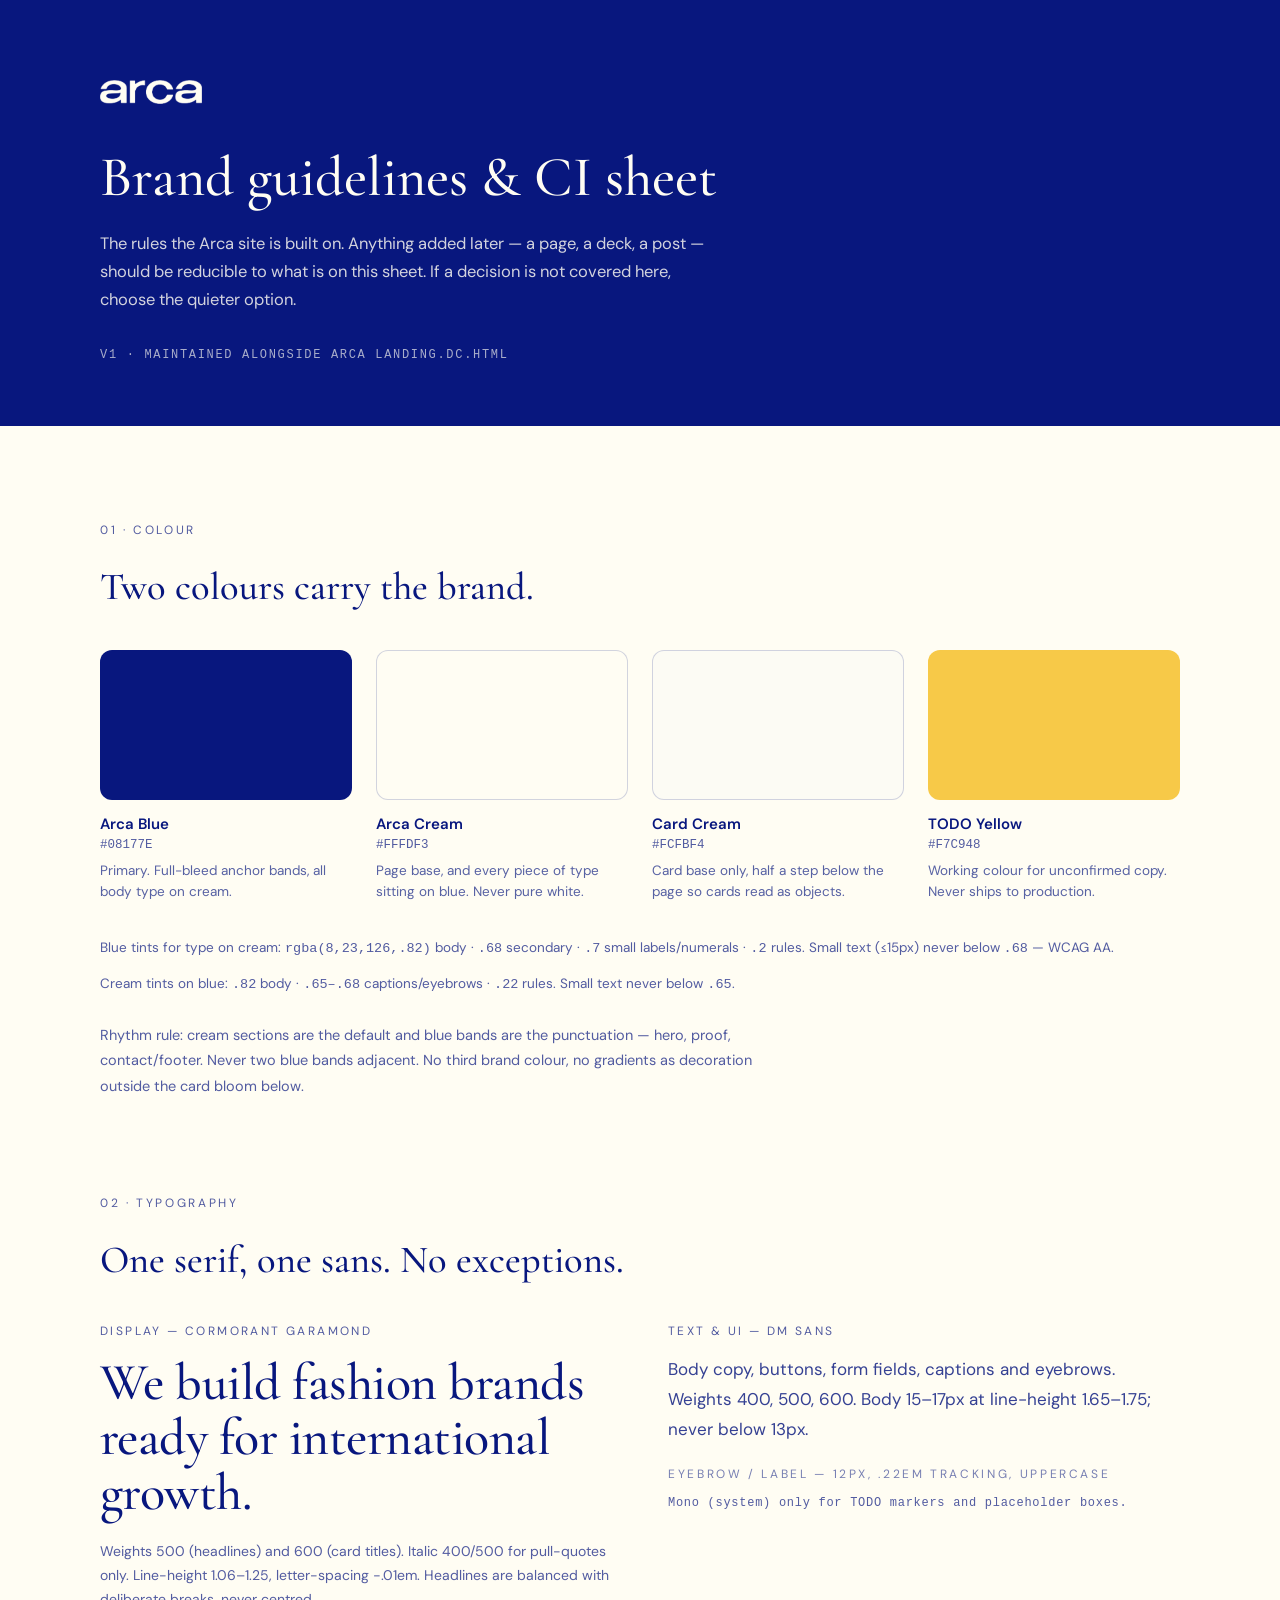
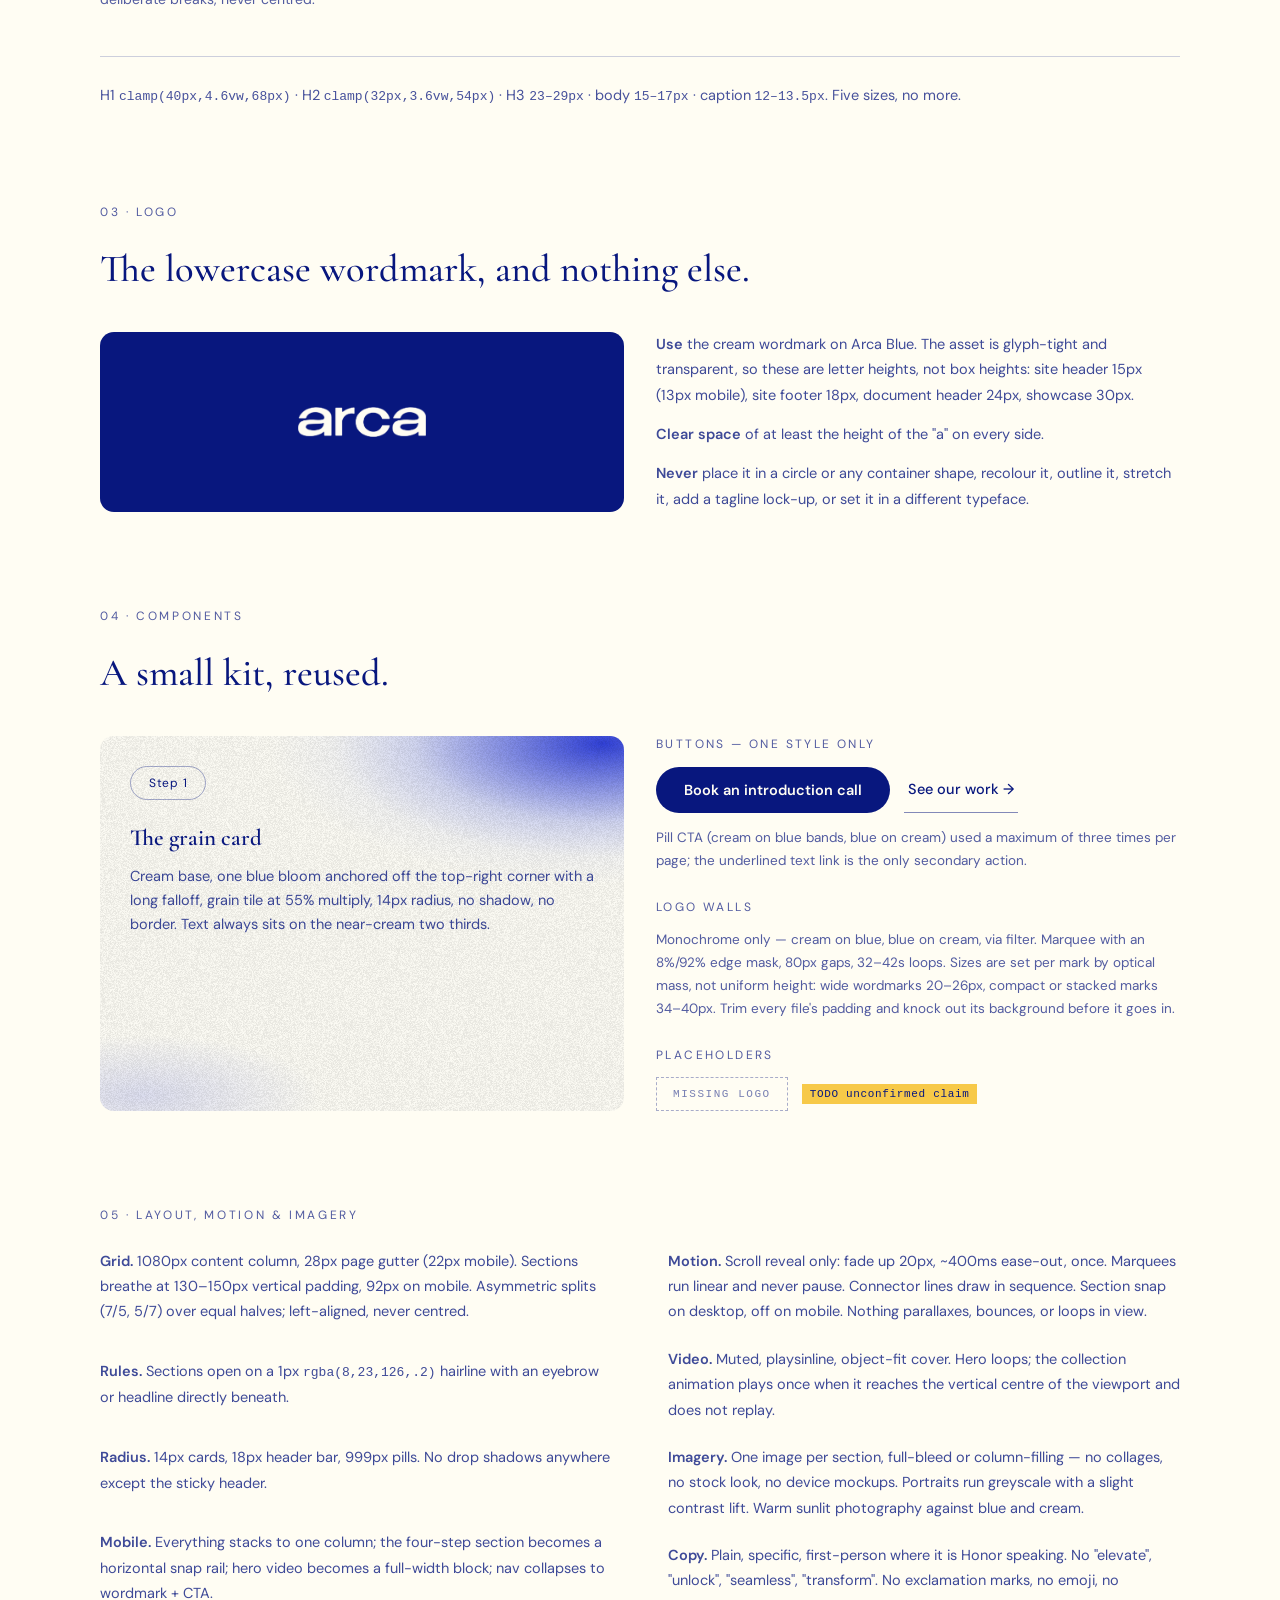
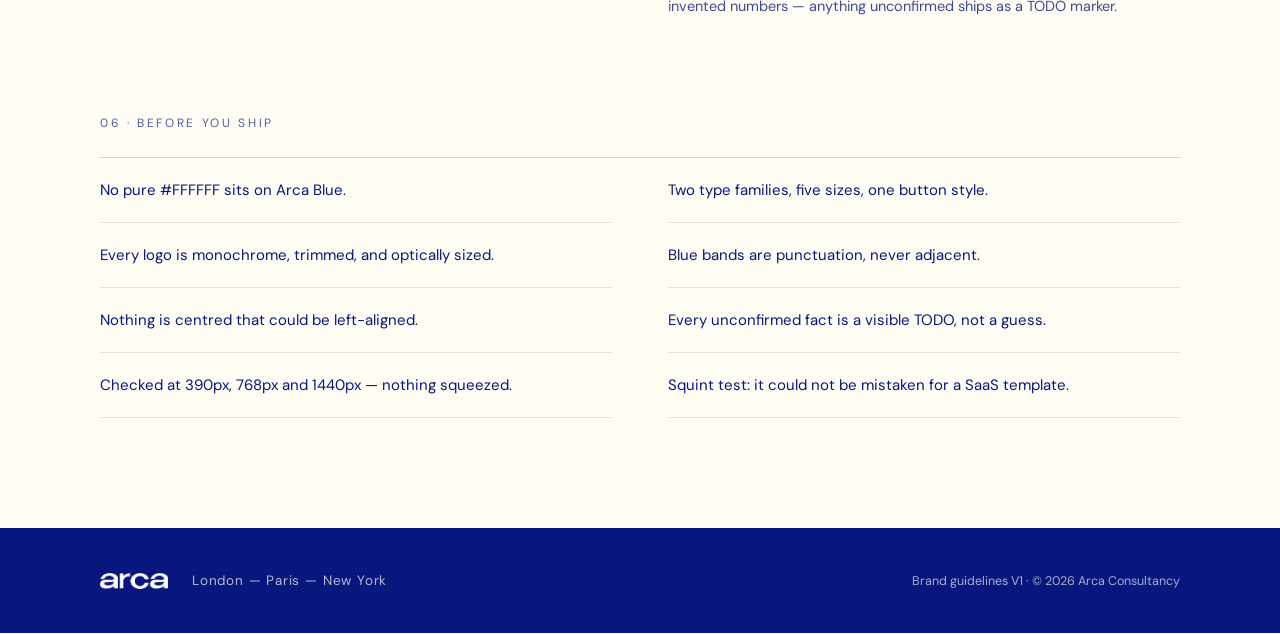
==== brand/index.html @ 459f5f98 "feat: smooth JS snap-assist scrolling, Safari hardening, contrast fixes - Scroll: CSS mandatory snap" ====
<!DOCTYPE html>
<html lang="en">
<head>
<meta charset="utf-8">
<meta name="viewport" content="width=device-width, initial-scale=1">
<title>Arca Consultancy — Brand Guidelines &amp; CI Sheet</title>
<meta name="robots" content="noindex">
<link rel="icon" type="image/png" sizes="32x32" href="/favicon/favicon-32.png">
<link rel="icon" type="image/png" sizes="16x16" href="/favicon/favicon-16.png">
<link rel="apple-touch-icon" sizes="180x180" href="/favicon/favicon-180.png">
<meta name="theme-color" content="#08177E">
<link rel="preconnect" href="https://fonts.googleapis.com">
<link rel="preconnect" href="https://fonts.gstatic.com" crossorigin>
<link href="https://fonts.googleapis.com/css2?family=Cormorant+Garamond:ital,wght@0,400;0,500;0,600;1,400;1,500&family=DM+Sans:opsz,wght@9..40,400;9..40,500;9..40,600&display=swap" rel="stylesheet">
<link rel="stylesheet" href="../css/brand.css">
</head>
<body>

<header class="bg-header">
  <div class="container">
    <img src="../assets/logos/arca-wordmark-cream.png" alt="arca">
    <h1>Brand guidelines &amp; CI sheet</h1>
    <p class="lede">The rules the Arca site is built on. Anything added later — a page, a deck, a post — should be reducible to what is on this sheet. If a decision is not covered here, choose the quieter option.</p>
    <p class="version">V1 · MAINTAINED ALONGSIDE ARCA LANDING.DC.HTML</p>
  </div>
</header>

<section class="sheet-section">
  <div class="container">
    <p class="eyebrow">01 · Colour</p>
    <h2>Two colours carry the brand.</h2>
    <div class="swatch-grid">
      <div>
        <div class="swatch blue"></div>
        <p class="swatch-name">Arca Blue</p>
        <p class="swatch-hex">#08177E</p>
        <p class="swatch-use">Primary. Full-bleed anchor bands, all body type on cream.</p>
      </div>
      <div>
        <div class="swatch cream"></div>
        <p class="swatch-name">Arca Cream</p>
        <p class="swatch-hex">#FFFDF3</p>
        <p class="swatch-use">Page base, and every piece of type sitting on blue. Never pure white.</p>
      </div>
      <div>
        <div class="swatch card-cream"></div>
        <p class="swatch-name">Card Cream</p>
        <p class="swatch-hex">#FCFBF4</p>
        <p class="swatch-use">Card base only, half a step below the page so cards read as objects.</p>
      </div>
      <div>
        <div class="swatch todo"></div>
        <p class="swatch-name">TODO Yellow</p>
        <p class="swatch-hex">#F7C948</p>
        <p class="swatch-use">Working colour for unconfirmed copy. Never ships to production.</p>
      </div>
    </div>
    <div class="tints">
      <p>Blue tints for type on cream: <span class="mono">rgba(8,23,126,.82)</span> body · <span class="mono">.68</span> secondary · <span class="mono">.7</span> small labels/numerals · <span class="mono">.2</span> rules. Small text (≤15px) never below <span class="mono">.68</span> — WCAG AA.</p>
      <p>Cream tints on blue: <span class="mono">.82</span> body · <span class="mono">.65–.68</span> captions/eyebrows · <span class="mono">.22</span> rules. Small text never below <span class="mono">.65</span>.</p>
    </div>
    <p class="rhythm-note">Rhythm rule: cream sections are the default and blue bands are the punctuation — hero, proof, contact/footer. Never two blue bands adjacent. No third brand colour, no gradients as decoration outside the card bloom below.</p>
  </div>
</section>

<section class="sheet-section">
  <div class="container">
    <p class="eyebrow">02 · Typography</p>
    <h2>One serif, one sans. No exceptions.</h2>
    <div class="two-col">
      <div>
        <p class="type-label">Display — Cormorant Garamond</p>
        <p class="type-display">We build fashion brands ready for international growth.</p>
        <p class="type-note">Weights 500 (headlines) and 600 (card titles). Italic 400/500 for pull-quotes only. Line-height 1.06–1.25, letter-spacing −.01em. Headlines are balanced with deliberate breaks, never centred.</p>
      </div>
      <div>
        <p class="type-label">Text &amp; UI — DM Sans</p>
        <p class="type-body">Body copy, buttons, form fields, captions and eyebrows. Weights 400, 500, 600. Body 15–17px at line-height 1.65–1.75; never below 13px.</p>
        <p class="type-eyebrow-demo">Eyebrow / label — 12px, .22em tracking, uppercase</p>
        <p class="type-mono-demo">Mono (system) only for TODO markers and placeholder boxes.</p>
      </div>
    </div>
    <div class="type-scale">
      <p>H1 <span class="mono">clamp(40px,4.6vw,68px)</span> · H2 <span class="mono">clamp(32px,3.6vw,54px)</span> · H3 <span class="mono">23–29px</span> · body <span class="mono">15–17px</span> · caption <span class="mono">12–13.5px</span>. Five sizes, no more.</p>
    </div>
  </div>
</section>

<section class="sheet-section">
  <div class="container">
    <p class="eyebrow">03 · Logo</p>
    <h2>The lowercase wordmark, and nothing else.</h2>
    <div class="logo-grid">
      <div class="logo-stage">
        <img src="../assets/logos/arca-wordmark-cream.png" alt="arca wordmark on blue">
      </div>
      <div class="logo-rules">
        <p><strong>Use</strong> the cream wordmark on Arca Blue. The asset is glyph-tight and transparent, so these are letter heights, not box heights: site header 15px (13px mobile), site footer 18px, document header 24px, showcase 30px.</p>
        <p><strong>Clear space</strong> of at least the height of the "a" on every side.</p>
        <p><strong>Never</strong> place it in a circle or any container shape, recolour it, outline it, stretch it, add a tagline lock-up, or set it in a different typeface.</p>
      </div>
    </div>
  </div>
</section>

<section class="sheet-section">
  <div class="container">
    <p class="eyebrow">04 · Components</p>
    <h2>A small kit, reused.</h2>
    <div class="kit-grid">
      <div class="grain-card">
        <div class="grain-overlay" aria-hidden="true"></div>
        <div class="inner">
          <span class="step-pill">Step 1</span>
          <h3>The grain card</h3>
          <p>Cream base, one blue bloom anchored off the top-right corner with a long falloff, grain tile at 55% multiply, 14px radius, no shadow, no border. Text always sits on the near-cream two thirds.</p>
        </div>
      </div>
      <div class="kit-right">
        <div>
          <p class="kit-label">Buttons — one style only</p>
          <div class="kit-row">
            <span class="demo-pill">Book an introduction call</span>
            <span class="demo-link">See our work →</span>
          </div>
          <p class="kit-note">Pill CTA (cream on blue bands, blue on cream) used a maximum of three times per page; the underlined text link is the only secondary action.</p>
        </div>
        <div>
          <p class="kit-label">Logo walls</p>
          <p class="kit-body">Monochrome only — cream on blue, blue on cream, via filter. Marquee with an 8%/92% edge mask, 80px gaps, 32–42s loops. Sizes are set per mark by optical mass, not uniform height: wide wordmarks 20–26px, compact or stacked marks 34–40px. Trim every file's padding and knock out its background before it goes in.</p>
        </div>
        <div>
          <p class="kit-label">Placeholders</p>
          <div class="kit-row">
            <span class="demo-missing">MISSING LOGO</span>
            <span class="demo-todo">TODO unconfirmed claim</span>
          </div>
        </div>
      </div>
    </div>
  </div>
</section>

<section class="sheet-section">
  <div class="container">
    <p class="eyebrow">05 · Layout, motion &amp; imagery</p>
    <div class="rules-grid">
      <div class="rules-col">
        <p><strong>Grid.</strong> 1080px content column, 28px page gutter (22px mobile). Sections breathe at 130–150px vertical padding, 92px on mobile. Asymmetric splits (7/5, 5/7) over equal halves; left-aligned, never centred.</p>
        <p><strong>Rules.</strong> Sections open on a 1px <span class="mono">rgba(8,23,126,.2)</span> hairline with an eyebrow or headline directly beneath.</p>
        <p><strong>Radius.</strong> 14px cards, 18px header bar, 999px pills. No drop shadows anywhere except the sticky header.</p>
        <p><strong>Mobile.</strong> Everything stacks to one column; the four-step section becomes a horizontal snap rail; hero video becomes a full-width block; nav collapses to wordmark + CTA.</p>
      </div>
      <div class="rules-col">
        <p><strong>Motion.</strong> Scroll reveal only: fade up 20px, ~400ms ease-out, once. Marquees run linear and never pause. Connector lines draw in sequence. Section snap on desktop, off on mobile. Nothing parallaxes, bounces, or loops in view.</p>
        <p><strong>Video.</strong> Muted, playsinline, object-fit cover. Hero loops; the collection animation plays once when it reaches the vertical centre of the viewport and does not replay.</p>
        <p><strong>Imagery.</strong> One image per section, full-bleed or column-filling — no collages, no stock look, no device mockups. Portraits run greyscale with a slight contrast lift. Warm sunlit photography against blue and cream.</p>
        <p><strong>Copy.</strong> Plain, specific, first-person where it is Honor speaking. No "elevate", "unlock", "seamless", "transform". No exclamation marks, no emoji, no invented numbers — anything unconfirmed ships as a TODO marker.</p>
      </div>
    </div>
  </div>
</section>

<section class="sheet-section last">
  <div class="container">
    <p class="eyebrow">06 · Before you ship</p>
    <div class="check-grid">
      <p>No pure #FFFFFF sits on Arca Blue.</p>
      <p>Two type families, five sizes, one button style.</p>
      <p>Every logo is monochrome, trimmed, and optically sized.</p>
      <p>Blue bands are punctuation, never adjacent.</p>
      <p>Nothing is centred that could be left-aligned.</p>
      <p>Every unconfirmed fact is a visible TODO, not a guess.</p>
      <p>Checked at 390px, 768px and 1440px — nothing squeezed.</p>
      <p>Squint test: it could not be mistaken for a SaaS template.</p>
    </div>
  </div>
</section>

<footer class="bg-footer">
  <div class="inner">
    <img src="../assets/logos/arca-wordmark-cream.png" alt="arca">
    <p class="cities">London — Paris — New York</p>
    <p class="version">Brand guidelines V1 · © 2026 Arca Consultancy</p>
  </div>
</footer>

</body>
</html>
---- css/brand.css ----
/* ARCA — Brand guidelines & CI sheet (implementation of Arca Brand Guidelines.dc.html) */

* { box-sizing: border-box; }
body {
  margin: 0; background: #FFFDF3; color: #08177E;
  font-family: 'DM Sans', -apple-system, sans-serif;
  -webkit-font-smoothing: antialiased;
}
a { color: #08177E; text-decoration: none; }
a:hover { opacity: .72; }
img { max-width: 100%; }
h1, h2, h3, p { margin: 0; }

.container { max-width: 1080px; margin: 0 auto; }
.mono { font-family: ui-monospace, Menlo, monospace; }

.bg-header { background: #08177E; color: #FFFDF3; padding: 80px 44px 64px; }
.bg-header img { height: 24px; display: block; }
.bg-header h1 {
  margin-top: 44px; font-family: 'Cormorant Garamond', serif; font-weight: 500;
  font-size: clamp(38px, 4.4vw, 62px); line-height: 1.06; color: #FFFDF3;
}
.bg-header .lede { margin-top: 22px; max-width: 56ch; font-size: 16.5px; line-height: 1.7; color: rgba(255,253,243,.82); }
.bg-header .version { margin-top: 34px; font-family: ui-monospace, Menlo, monospace; font-size: 12px; letter-spacing: .14em; color: rgba(255,253,243,.65); }

.sheet-section { padding: 96px 44px 0; }
.sheet-section.last { padding-bottom: 110px; }
.eyebrow { margin-bottom: 26px; font-size: 12px; letter-spacing: .22em; text-transform: uppercase; color: rgba(8,23,126,.7); }
.sheet-section h2 {
  margin-bottom: 40px; font-family: 'Cormorant Garamond', serif; font-weight: 500;
  font-size: clamp(30px, 3vw, 44px);
}

/* 01 · colour */
.swatch-grid { display: grid; grid-template-columns: repeat(4, 1fr); gap: 24px; }
.swatch { height: 150px; border-radius: 12px; }
.swatch.blue { background: #08177E; }
.swatch.cream { background: #FFFDF3; border: 1px solid rgba(8,23,126,.18); }
.swatch.card-cream { background: #FCFBF4; border: 1px solid rgba(8,23,126,.18); }
.swatch.todo { background: #F7C948; }
.swatch-name { margin: 14px 0 4px; font-size: 15px; font-weight: 600; }
.swatch-hex { font-family: ui-monospace, Menlo, monospace; font-size: 12.5px; color: rgba(8,23,126,.7); }
.swatch-use { margin-top: 8px; font-size: 13.5px; line-height: 1.6; color: rgba(8,23,126,.68); }
.tints { margin-top: 34px; display: flex; flex-wrap: wrap; gap: 12px 40px; font-size: 13.5px; line-height: 1.7; color: rgba(8,23,126,.7); }
.rhythm-note { margin-top: 26px; max-width: 70ch; font-size: 14.5px; line-height: 1.75; color: rgba(8,23,126,.7); }

/* 02 · typography */
.two-col { display: grid; grid-template-columns: 1fr 1fr; gap: 56px; }
.type-label { margin-bottom: 16px; font-size: 12px; letter-spacing: .2em; text-transform: uppercase; color: rgba(8,23,126,.7); }
.type-display {
  font-family: 'Cormorant Garamond', serif; font-weight: 500;
  font-size: 52px; line-height: 1.06; letter-spacing: -.01em;
}
.type-note { margin-top: 20px; font-size: 14px; line-height: 1.7; color: rgba(8,23,126,.7); }
.type-body { font-size: 17px; line-height: 1.75; color: rgba(8,23,126,.82); }
.type-eyebrow-demo { margin-top: 22px; font-size: 12px; letter-spacing: .22em; text-transform: uppercase; color: rgba(8,23,126,.55); }
.type-mono-demo { margin-top: 14px; font-family: ui-monospace, Menlo, monospace; font-size: 12px; letter-spacing: .06em; color: rgba(8,23,126,.7); }
.type-scale { margin-top: 44px; border-top: 1px solid rgba(8,23,126,.2); padding-top: 26px; font-size: 14.5px; line-height: 1.7; color: rgba(8,23,126,.75); }
.type-scale .mono { font-size: 13px; }

/* 03 · logo */
.logo-grid { display: grid; grid-template-columns: 1fr 1fr; gap: 32px; }
.logo-stage { background: #08177E; border-radius: 14px; padding: 56px; display: flex; align-items: center; justify-content: center; }
.logo-stage img { height: 30px; }
.logo-rules { display: grid; gap: 14px; align-content: center; font-size: 14.5px; line-height: 1.75; color: rgba(8,23,126,.78); }
.logo-rules strong { font-weight: 600; }

/* 04 · components */
.kit-grid { display: grid; grid-template-columns: 1fr 1fr; gap: 32px; }
.grain-card {
  position: relative; overflow: hidden; border-radius: 14px; padding: 30px 30px 34px;
  background:
    radial-gradient(78% 46% at 96% 2%, rgba(31,49,214,.92) 0%, rgba(43,62,220,.6) 22%, rgba(90,110,235,.26) 46%, rgba(160,175,245,.08) 66%, rgba(255,253,243,0) 82%),
    radial-gradient(46% 22% at 8% 96%, rgba(31,49,214,.14) 0%, rgba(255,253,243,0) 74%),
    #FCFBF4;
}
.grain-overlay {
  position: absolute; inset: 0; opacity: .55; mix-blend-mode: multiply;
  background-image: url('../assets/images/grain.png');
  background-size: 200px 200px; background-repeat: repeat; pointer-events: none;
}
.grain-card .inner { position: relative; }
.step-pill { display: inline-block; border: 1px solid rgba(8,23,126,.35); border-radius: 999px; padding: 8px 18px; font-size: 12px; letter-spacing: .06em; }
.grain-card h3 { margin-top: 24px; font-family: 'Cormorant Garamond', serif; font-weight: 600; font-size: 23px; line-height: 1.25; }
.grain-card .inner p { margin-top: 12px; font-size: 14.5px; line-height: 1.65; color: rgba(8,23,126,.78); }
.kit-right { display: grid; gap: 26px; align-content: start; }
.kit-label { margin-bottom: 14px; font-size: 12px; letter-spacing: .2em; text-transform: uppercase; color: rgba(8,23,126,.7); }
.kit-row { display: flex; flex-wrap: wrap; gap: 14px; align-items: center; }
.demo-pill { background: #08177E; color: #FFFDF3; padding: 14px 28px; border-radius: 999px; font-size: 14.5px; font-weight: 600; }
.demo-link { font-size: 14.5px; font-weight: 500; padding: 14px 4px; border-bottom: 1px solid rgba(8,23,126,.5); }
.kit-note { margin-top: 14px; font-size: 13.5px; line-height: 1.7; color: rgba(8,23,126,.7); }
.kit-body { font-size: 13.5px; line-height: 1.7; color: rgba(8,23,126,.7); }
.demo-missing {
  display: inline-flex; align-items: center; justify-content: center; height: 34px; padding: 0 16px;
  border: 1px dashed rgba(8,23,126,.35); font-family: ui-monospace, Menlo, monospace;
  font-size: 11px; letter-spacing: .14em; color: rgba(8,23,126,.55);
}
.demo-todo {
  font-family: ui-monospace, Menlo, monospace; font-size: 11px; letter-spacing: .06em;
  color: #08177E; background: #F7C948; padding: 4px 8px;
}

/* 05 · layout, motion & imagery */
.rules-grid { display: grid; grid-template-columns: 1fr 1fr; gap: 56px; }
.rules-col { display: grid; gap: 22px; font-size: 14.5px; line-height: 1.75; color: rgba(8,23,126,.78); }
.rules-col strong { font-weight: 600; }
.rules-col .mono { font-size: 13px; }

/* 06 · checklist */
.check-grid { display: grid; grid-template-columns: 1fr 1fr; gap: 0 56px; border-top: 1px solid rgba(8,23,126,.2); }
.check-grid p { padding: 20px 0; border-bottom: 1px solid rgba(8,23,126,.12); font-size: 15px; line-height: 1.6; }

/* footer */
.bg-footer { background: #08177E; color: #FFFDF3; padding: 44px 28px; margin-top: 0; }
.bg-footer .inner { max-width: 1080px; margin: 0 auto; display: flex; flex-wrap: wrap; align-items: center; gap: 24px; }
.bg-footer img { height: 16px; display: block; }
.bg-footer .cities { font-size: 13.5px; letter-spacing: .06em; color: rgba(255,253,243,.7); }
.bg-footer .version { margin-left: auto; font-size: 12.5px; color: rgba(255,253,243,.65); }

@media (max-width: 860px) {
  .bg-header, .sheet-section { padding-left: 22px; padding-right: 22px; }
  .swatch-grid, .two-col, .logo-grid, .kit-grid, .rules-grid, .check-grid { grid-template-columns: 1fr; }
  .type-display { font-size: 40px; }
}
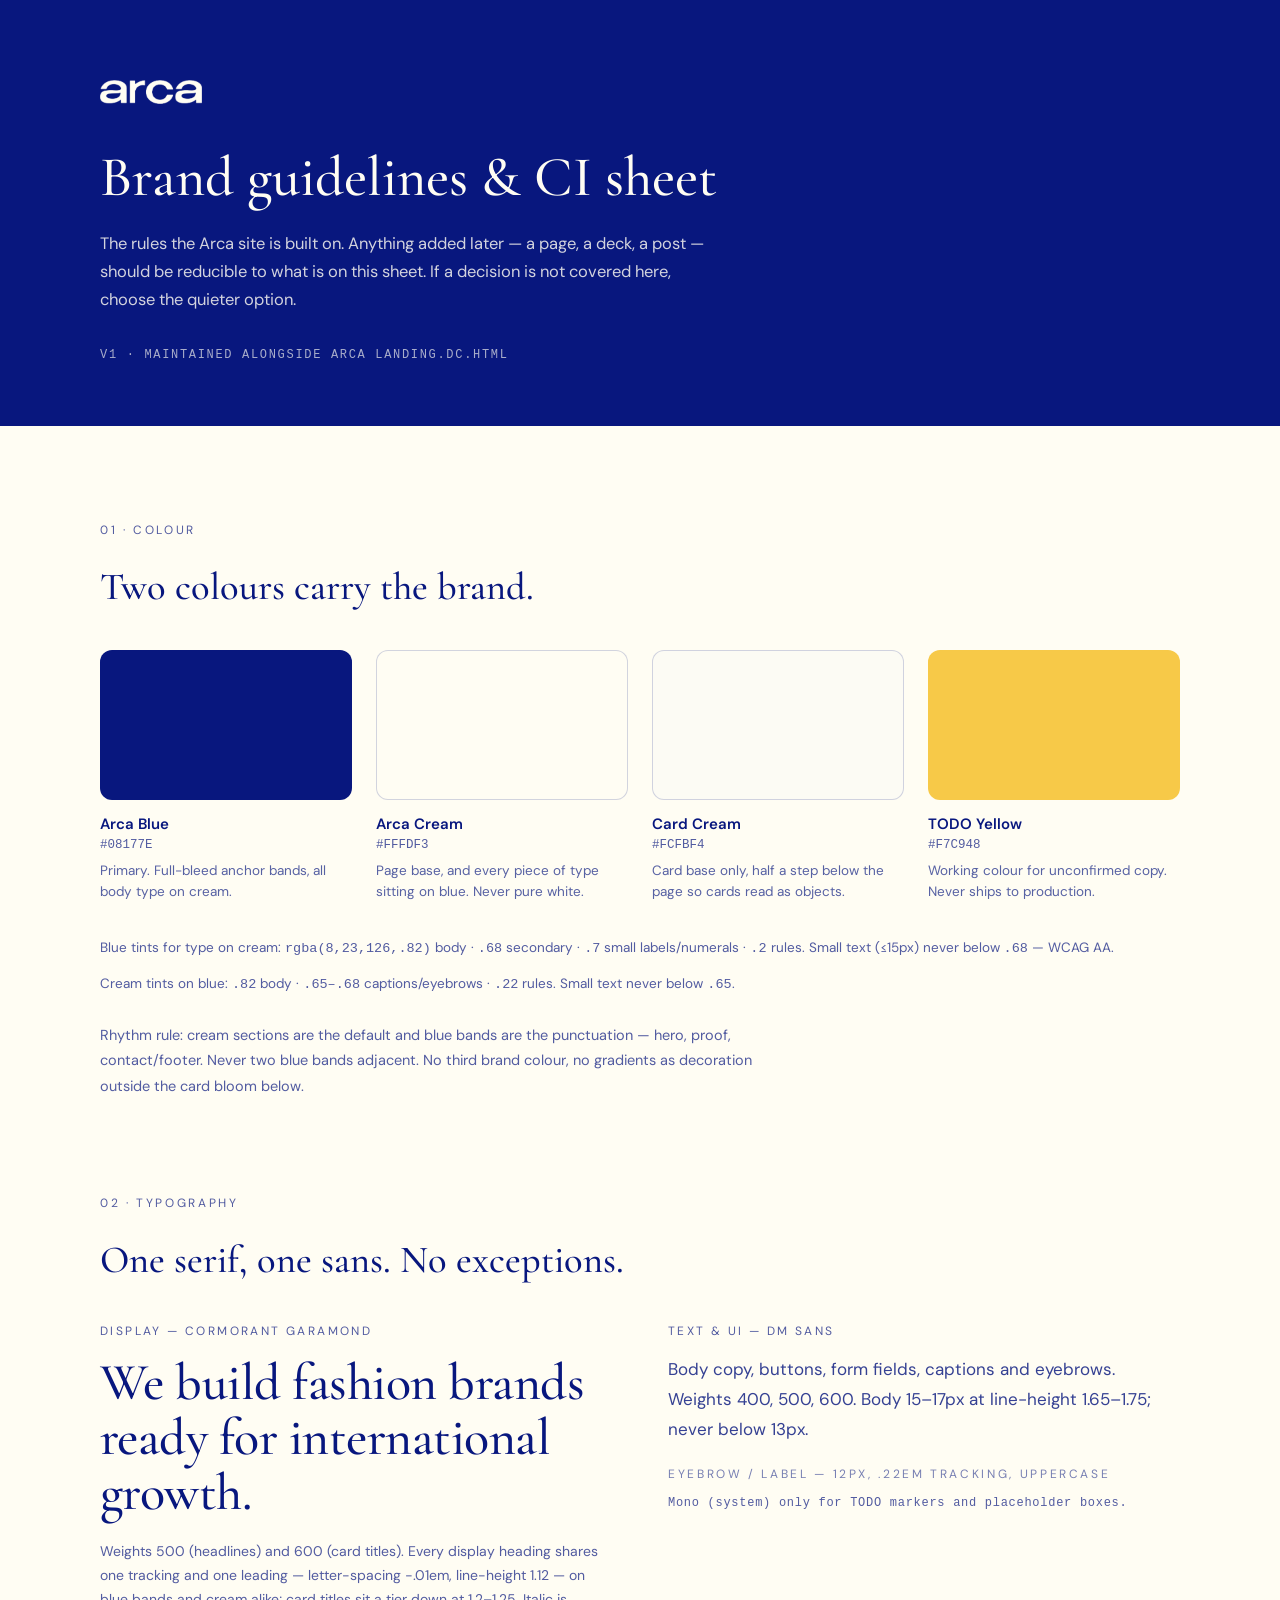
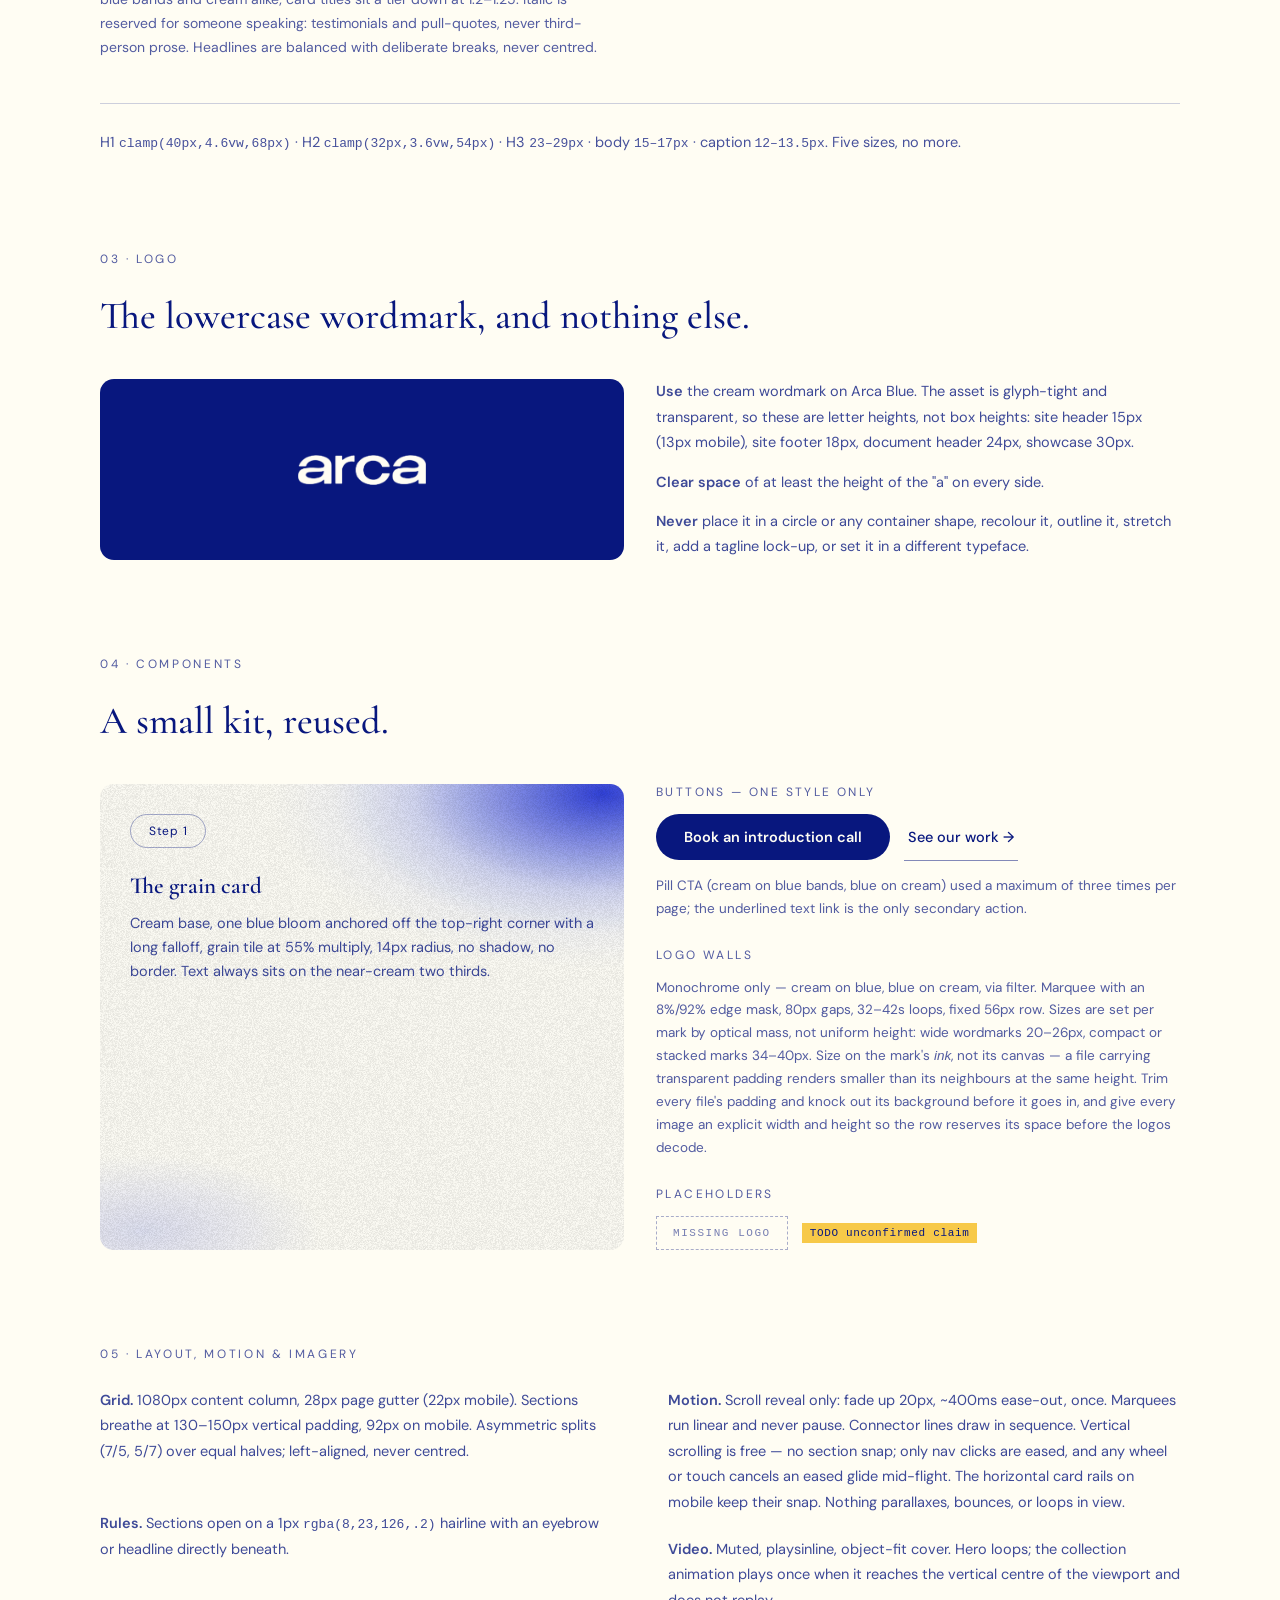
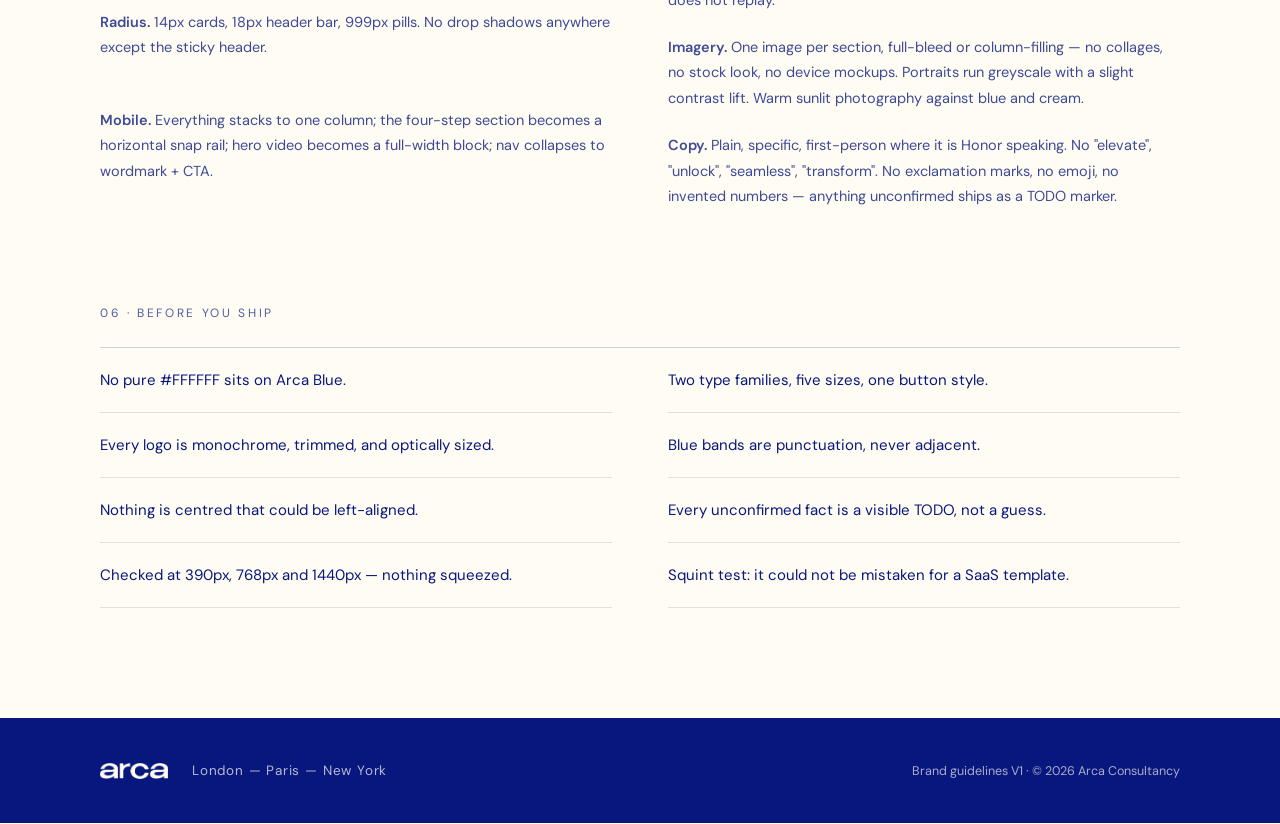
==== commit 429e0089: "feat: apply team feedback round (website feedback.pdf) Scroll - Remove the JS snap-assist. Settling " ====
--- a/brand/index.html
+++ b/brand/index.html
@@ -71,7 +71,7 @@
       <div>
         <p class="type-label">Display — Cormorant Garamond</p>
         <p class="type-display">We build fashion brands ready for international growth.</p>
-        <p class="type-note">Weights 500 (headlines) and 600 (card titles). Italic 400/500 for pull-quotes only. Line-height 1.06–1.25, letter-spacing −.01em. Headlines are balanced with deliberate breaks, never centred.</p>
+        <p class="type-note">Weights 500 (headlines) and 600 (card titles). Every display heading shares one tracking and one leading — letter-spacing −.01em, line-height 1.12 — on blue bands and cream alike; card titles sit a tier down at 1.2–1.25. Italic is reserved for someone speaking: testimonials and pull-quotes, never third-person prose. Headlines are balanced with deliberate breaks, never centred.</p>
       </div>
       <div>
         <p class="type-label">Text &amp; UI — DM Sans</p>
@@ -127,7 +127,7 @@
         </div>
         <div>
           <p class="kit-label">Logo walls</p>
-          <p class="kit-body">Monochrome only — cream on blue, blue on cream, via filter. Marquee with an 8%/92% edge mask, 80px gaps, 32–42s loops. Sizes are set per mark by optical mass, not uniform height: wide wordmarks 20–26px, compact or stacked marks 34–40px. Trim every file's padding and knock out its background before it goes in.</p>
+          <p class="kit-body">Monochrome only — cream on blue, blue on cream, via filter. Marquee with an 8%/92% edge mask, 80px gaps, 32–42s loops, fixed 56px row. Sizes are set per mark by optical mass, not uniform height: wide wordmarks 20–26px, compact or stacked marks 34–40px. Size on the mark's <em>ink</em>, not its canvas — a file carrying transparent padding renders smaller than its neighbours at the same height. Trim every file's padding and knock out its background before it goes in, and give every image an explicit width and height so the row reserves its space before the logos decode.</p>
         </div>
         <div>
           <p class="kit-label">Placeholders</p>
@@ -152,7 +152,7 @@
         <p><strong>Mobile.</strong> Everything stacks to one column; the four-step section becomes a horizontal snap rail; hero video becomes a full-width block; nav collapses to wordmark + CTA.</p>
       </div>
       <div class="rules-col">
-        <p><strong>Motion.</strong> Scroll reveal only: fade up 20px, ~400ms ease-out, once. Marquees run linear and never pause. Connector lines draw in sequence. Section snap on desktop, off on mobile. Nothing parallaxes, bounces, or loops in view.</p>
+        <p><strong>Motion.</strong> Scroll reveal only: fade up 20px, ~400ms ease-out, once. Marquees run linear and never pause. Connector lines draw in sequence. Vertical scrolling is free — no section snap; only nav clicks are eased, and any wheel or touch cancels an eased glide mid-flight. The horizontal card rails on mobile keep their snap. Nothing parallaxes, bounces, or loops in view.</p>
         <p><strong>Video.</strong> Muted, playsinline, object-fit cover. Hero loops; the collection animation plays once when it reaches the vertical centre of the viewport and does not replay.</p>
         <p><strong>Imagery.</strong> One image per section, full-bleed or column-filling — no collages, no stock look, no device mockups. Portraits run greyscale with a slight contrast lift. Warm sunlit photography against blue and cream.</p>
         <p><strong>Copy.</strong> Plain, specific, first-person where it is Honor speaking. No "elevate", "unlock", "seamless", "transform". No exclamation marks, no emoji, no invented numbers — anything unconfirmed ships as a TODO marker.</p>
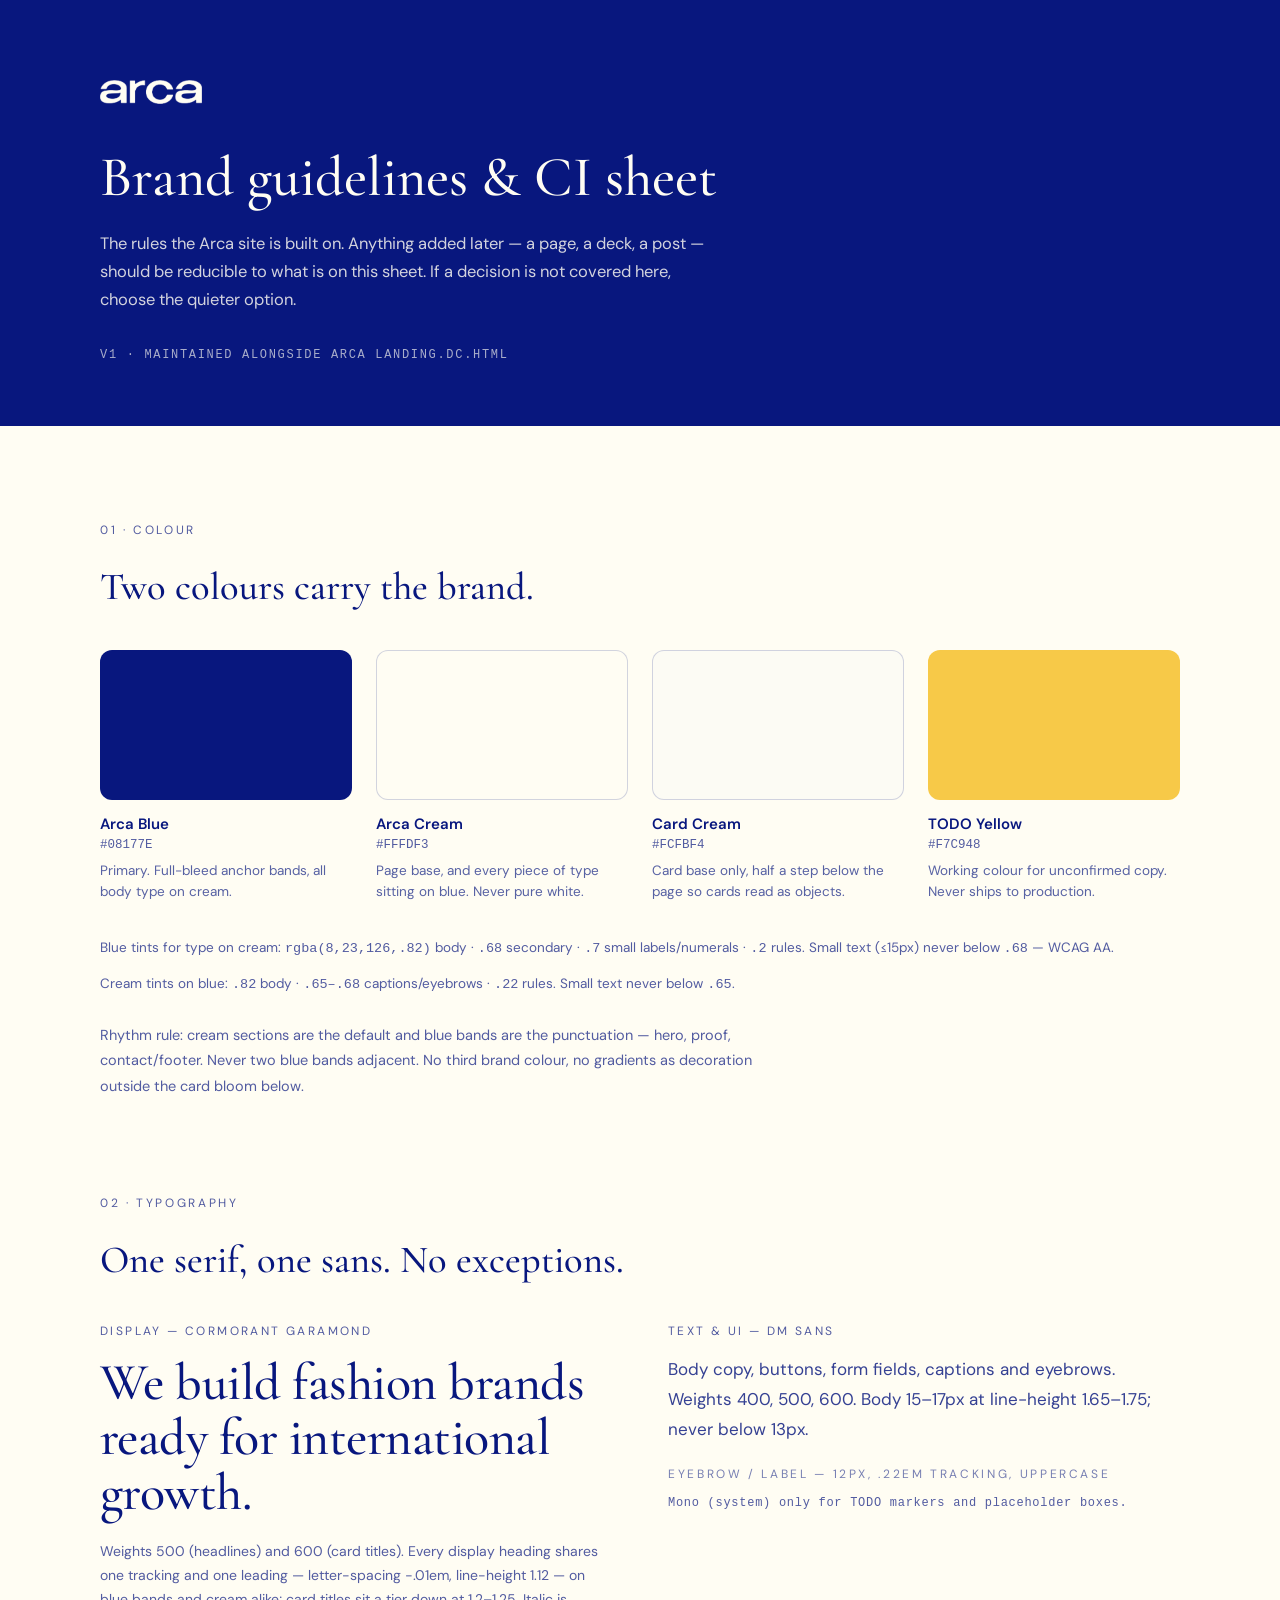
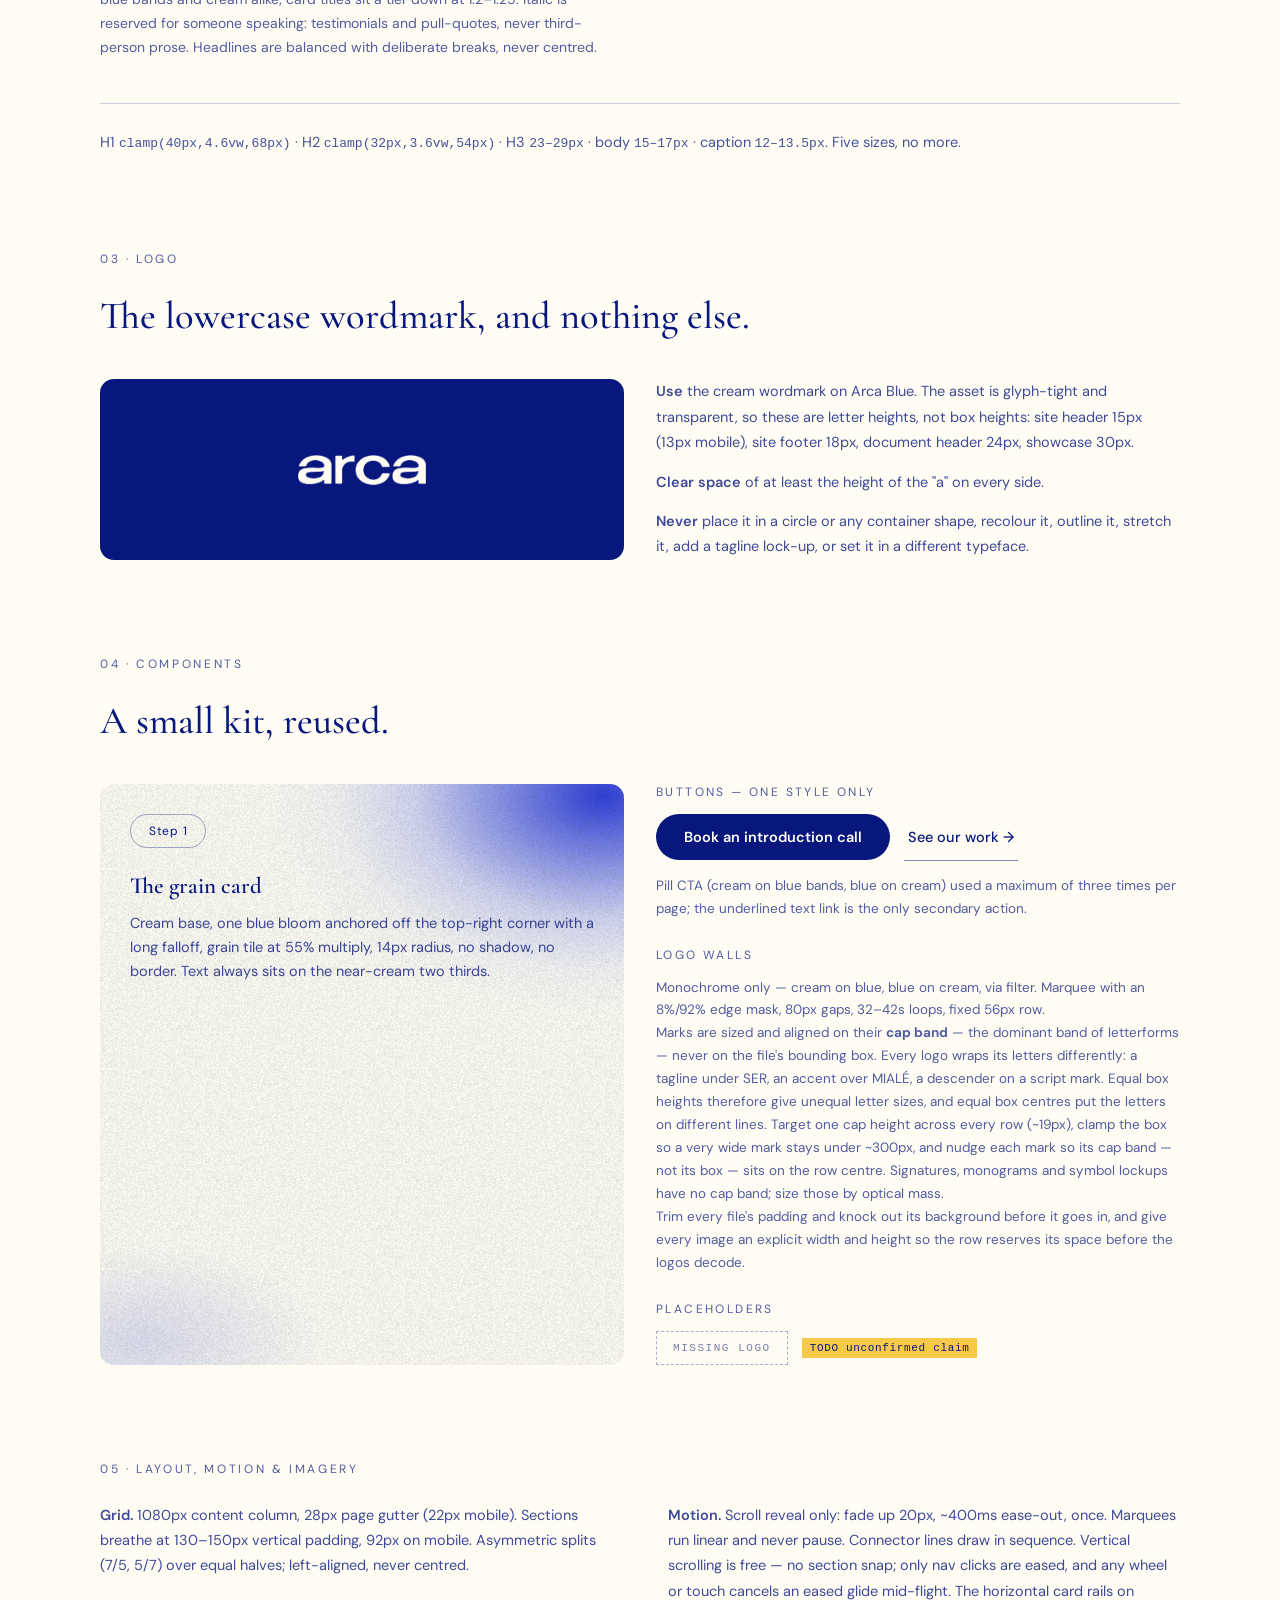
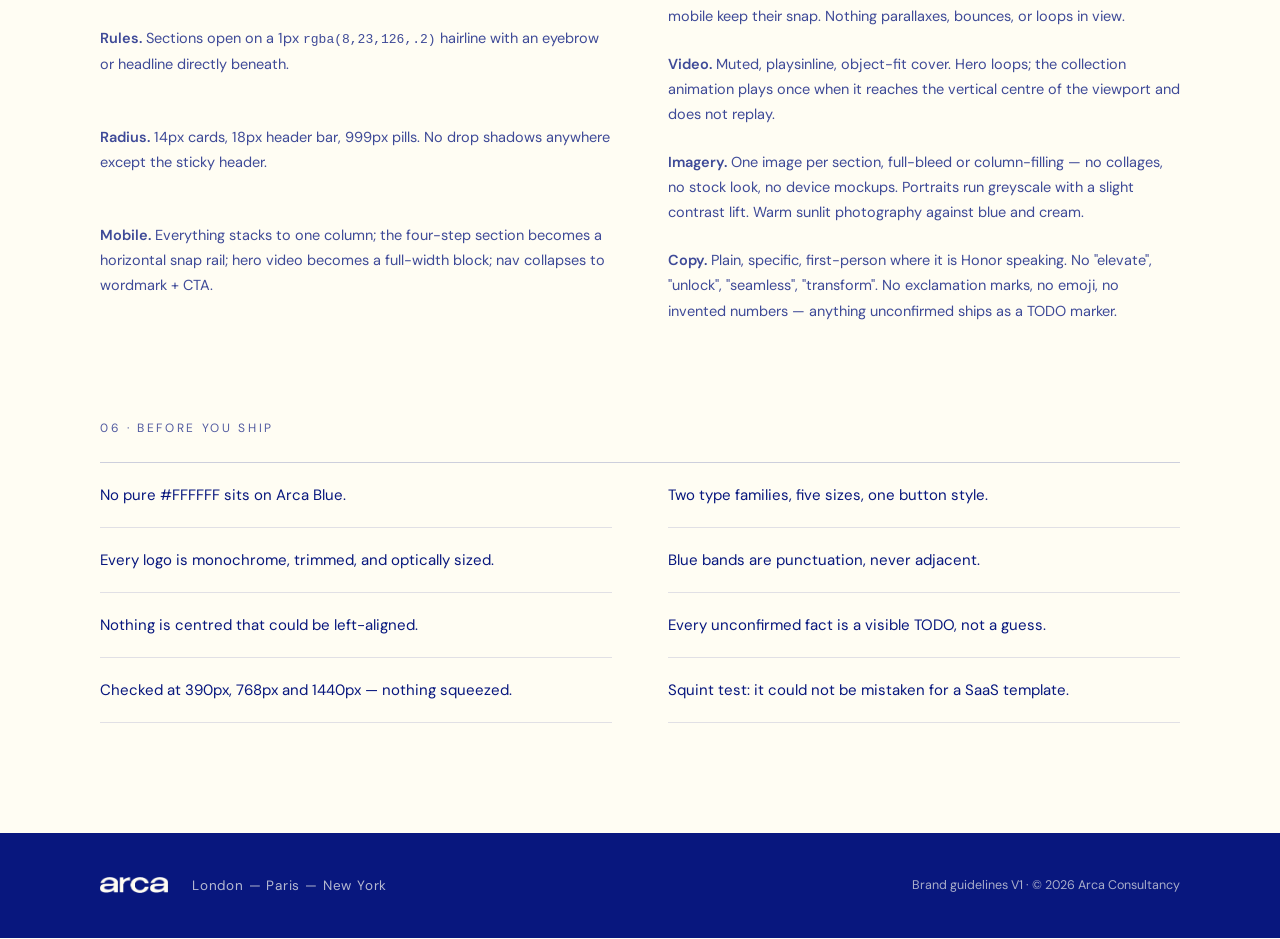
==== commit 49ad0bb7: "fix: size and centre logo marks on their cap band, not their bounding box The walls looked ragged be" ====
--- a/brand/index.html
+++ b/brand/index.html
@@ -127,7 +127,9 @@
         </div>
         <div>
           <p class="kit-label">Logo walls</p>
-          <p class="kit-body">Monochrome only — cream on blue, blue on cream, via filter. Marquee with an 8%/92% edge mask, 80px gaps, 32–42s loops, fixed 56px row. Sizes are set per mark by optical mass, not uniform height: wide wordmarks 20–26px, compact or stacked marks 34–40px. Size on the mark's <em>ink</em>, not its canvas — a file carrying transparent padding renders smaller than its neighbours at the same height. Trim every file's padding and knock out its background before it goes in, and give every image an explicit width and height so the row reserves its space before the logos decode.</p>
+          <p class="kit-body">Monochrome only — cream on blue, blue on cream, via filter. Marquee with an 8%/92% edge mask, 80px gaps, 32–42s loops, fixed 56px row.</p>
+          <p class="kit-body">Marks are sized and aligned on their <strong>cap band</strong> — the dominant band of letterforms — never on the file's bounding box. Every logo wraps its letters differently: a tagline under SER, an accent over MIALÉ, a descender on a script mark. Equal box heights therefore give unequal letter sizes, and equal box centres put the letters on different lines. Target one cap height across every row (~19px), clamp the box so a very wide mark stays under ~300px, and nudge each mark so its cap band — not its box — sits on the row centre. Signatures, monograms and symbol lockups have no cap band; size those by optical mass.</p>
+          <p class="kit-body">Trim every file's padding and knock out its background before it goes in, and give every image an explicit width and height so the row reserves its space before the logos decode.</p>
         </div>
         <div>
           <p class="kit-label">Placeholders</p>
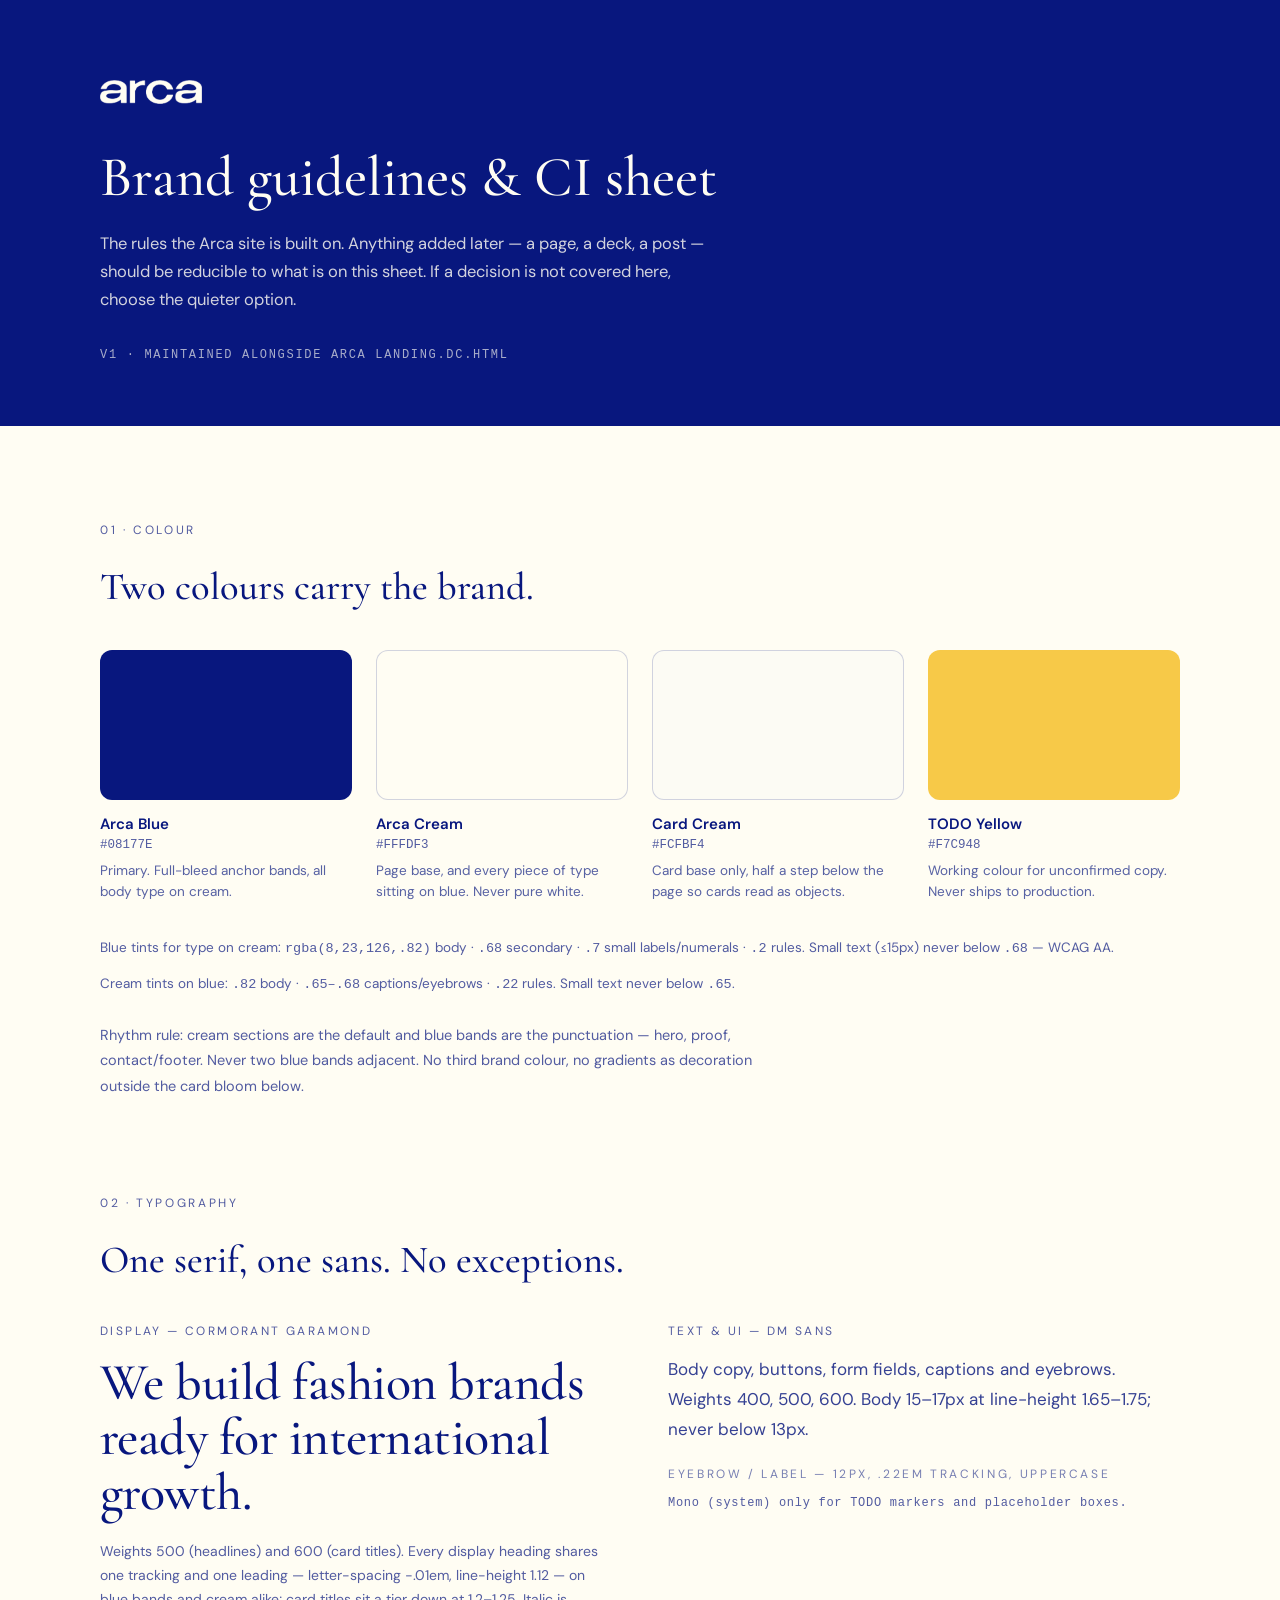
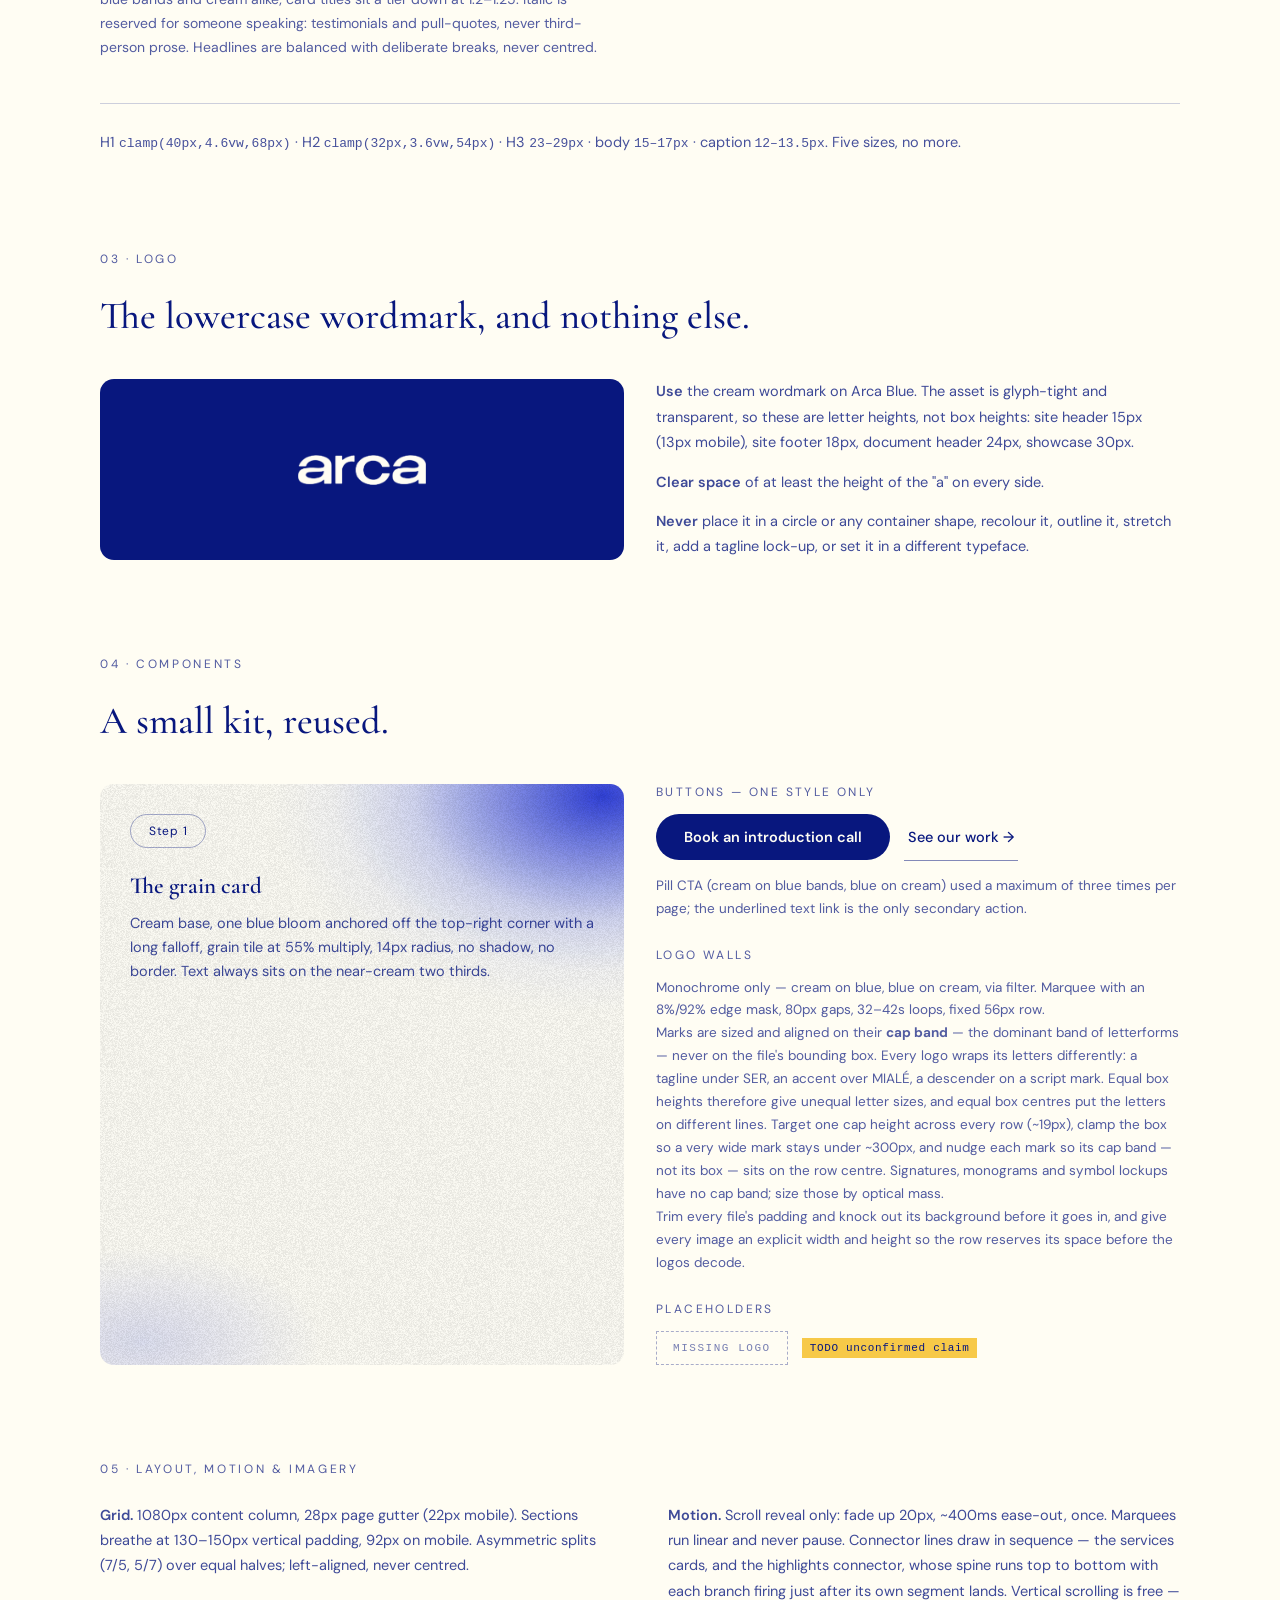
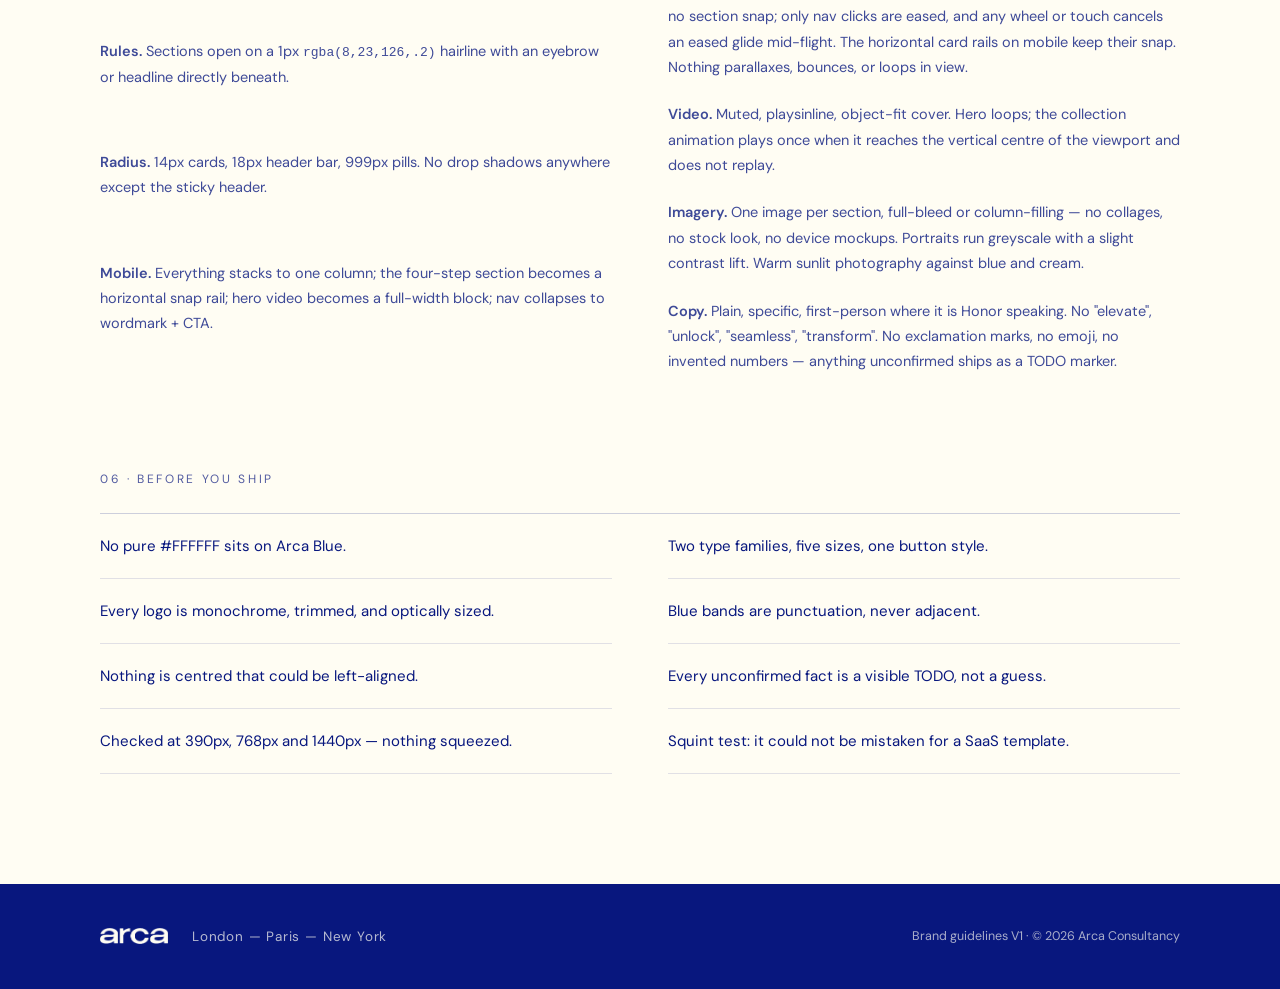
==== commit 6ca49ccf: "feat: draw the 2026 Highlights connector in sequence The brand system already specifies "connector l" ====
--- a/brand/index.html
+++ b/brand/index.html
@@ -154,7 +154,7 @@
         <p><strong>Mobile.</strong> Everything stacks to one column; the four-step section becomes a horizontal snap rail; hero video becomes a full-width block; nav collapses to wordmark + CTA.</p>
       </div>
       <div class="rules-col">
-        <p><strong>Motion.</strong> Scroll reveal only: fade up 20px, ~400ms ease-out, once. Marquees run linear and never pause. Connector lines draw in sequence. Vertical scrolling is free — no section snap; only nav clicks are eased, and any wheel or touch cancels an eased glide mid-flight. The horizontal card rails on mobile keep their snap. Nothing parallaxes, bounces, or loops in view.</p>
+        <p><strong>Motion.</strong> Scroll reveal only: fade up 20px, ~400ms ease-out, once. Marquees run linear and never pause. Connector lines draw in sequence — the services cards, and the highlights connector, whose spine runs top to bottom with each branch firing just after its own segment lands. Vertical scrolling is free — no section snap; only nav clicks are eased, and any wheel or touch cancels an eased glide mid-flight. The horizontal card rails on mobile keep their snap. Nothing parallaxes, bounces, or loops in view.</p>
         <p><strong>Video.</strong> Muted, playsinline, object-fit cover. Hero loops; the collection animation plays once when it reaches the vertical centre of the viewport and does not replay.</p>
         <p><strong>Imagery.</strong> One image per section, full-bleed or column-filling — no collages, no stock look, no device mockups. Portraits run greyscale with a slight contrast lift. Warm sunlit photography against blue and cream.</p>
         <p><strong>Copy.</strong> Plain, specific, first-person where it is Honor speaking. No "elevate", "unlock", "seamless", "transform". No exclamation marks, no emoji, no invented numbers — anything unconfirmed ships as a TODO marker.</p>
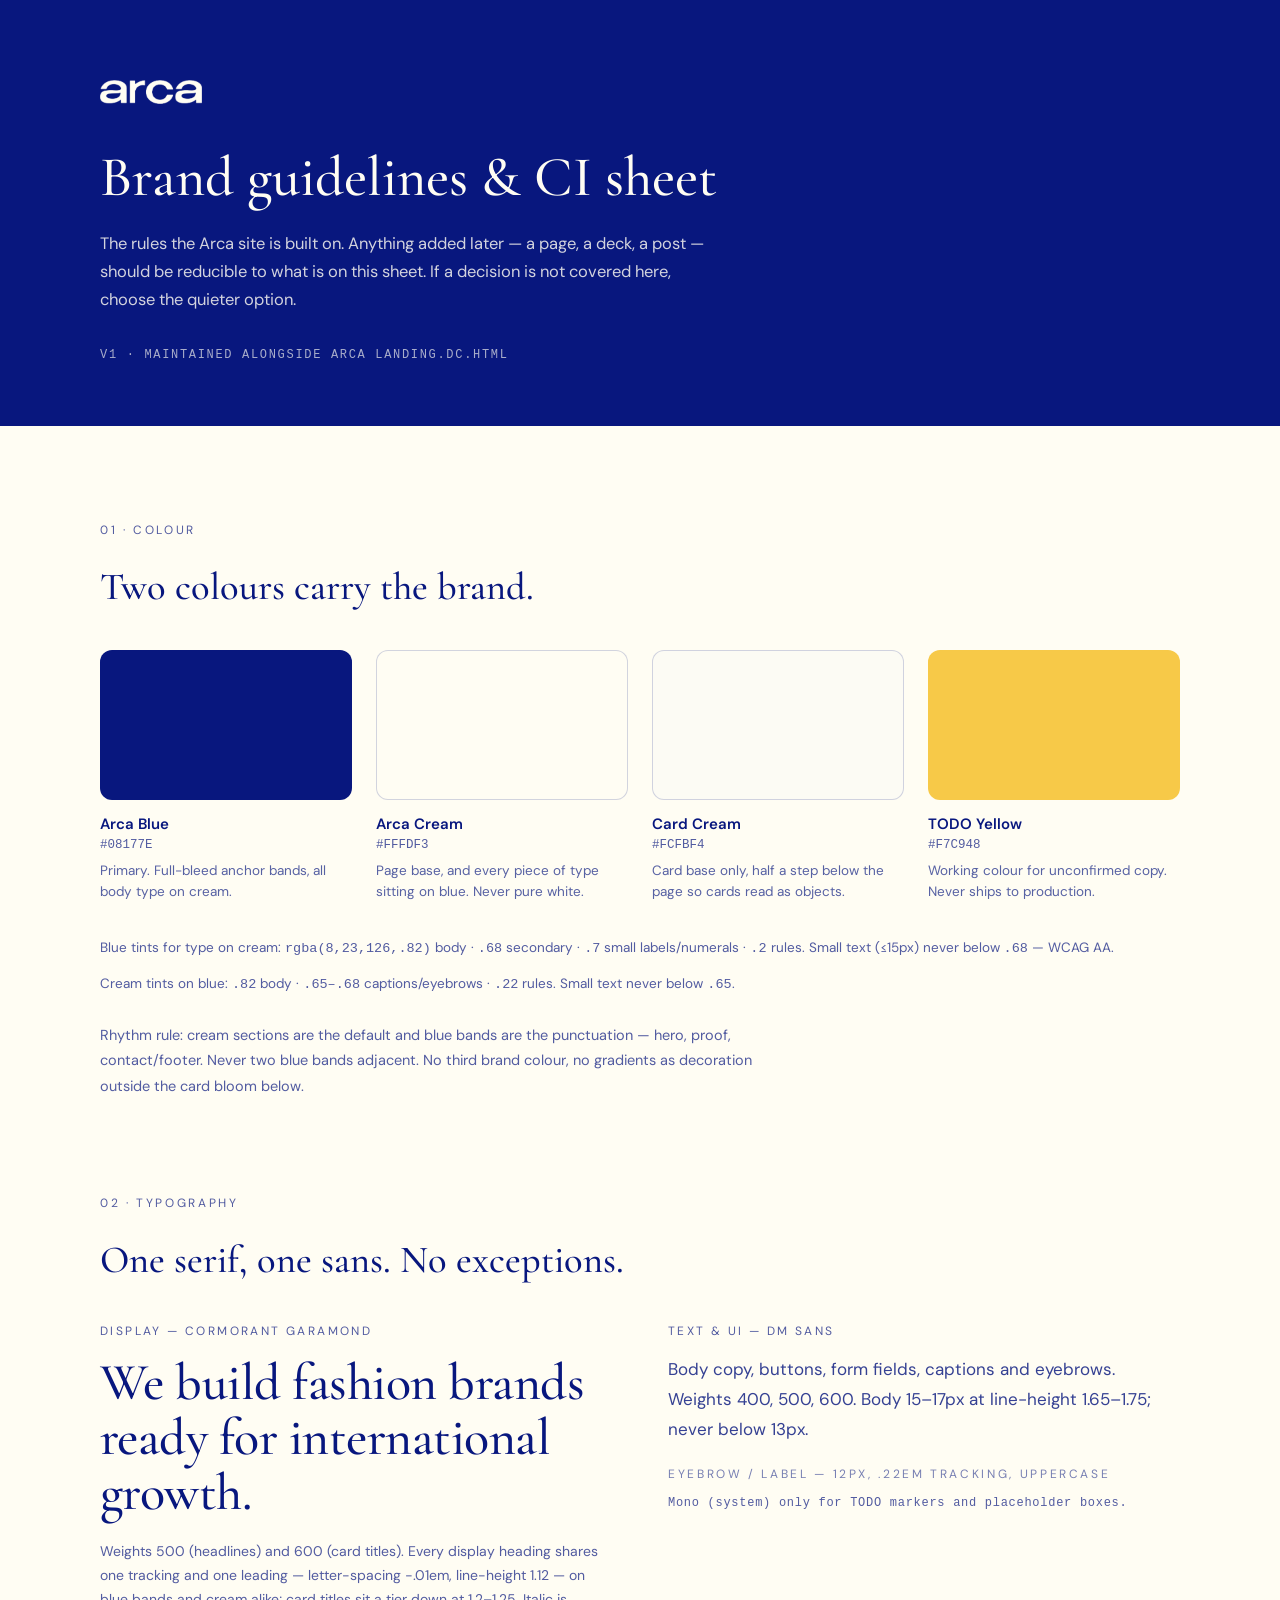
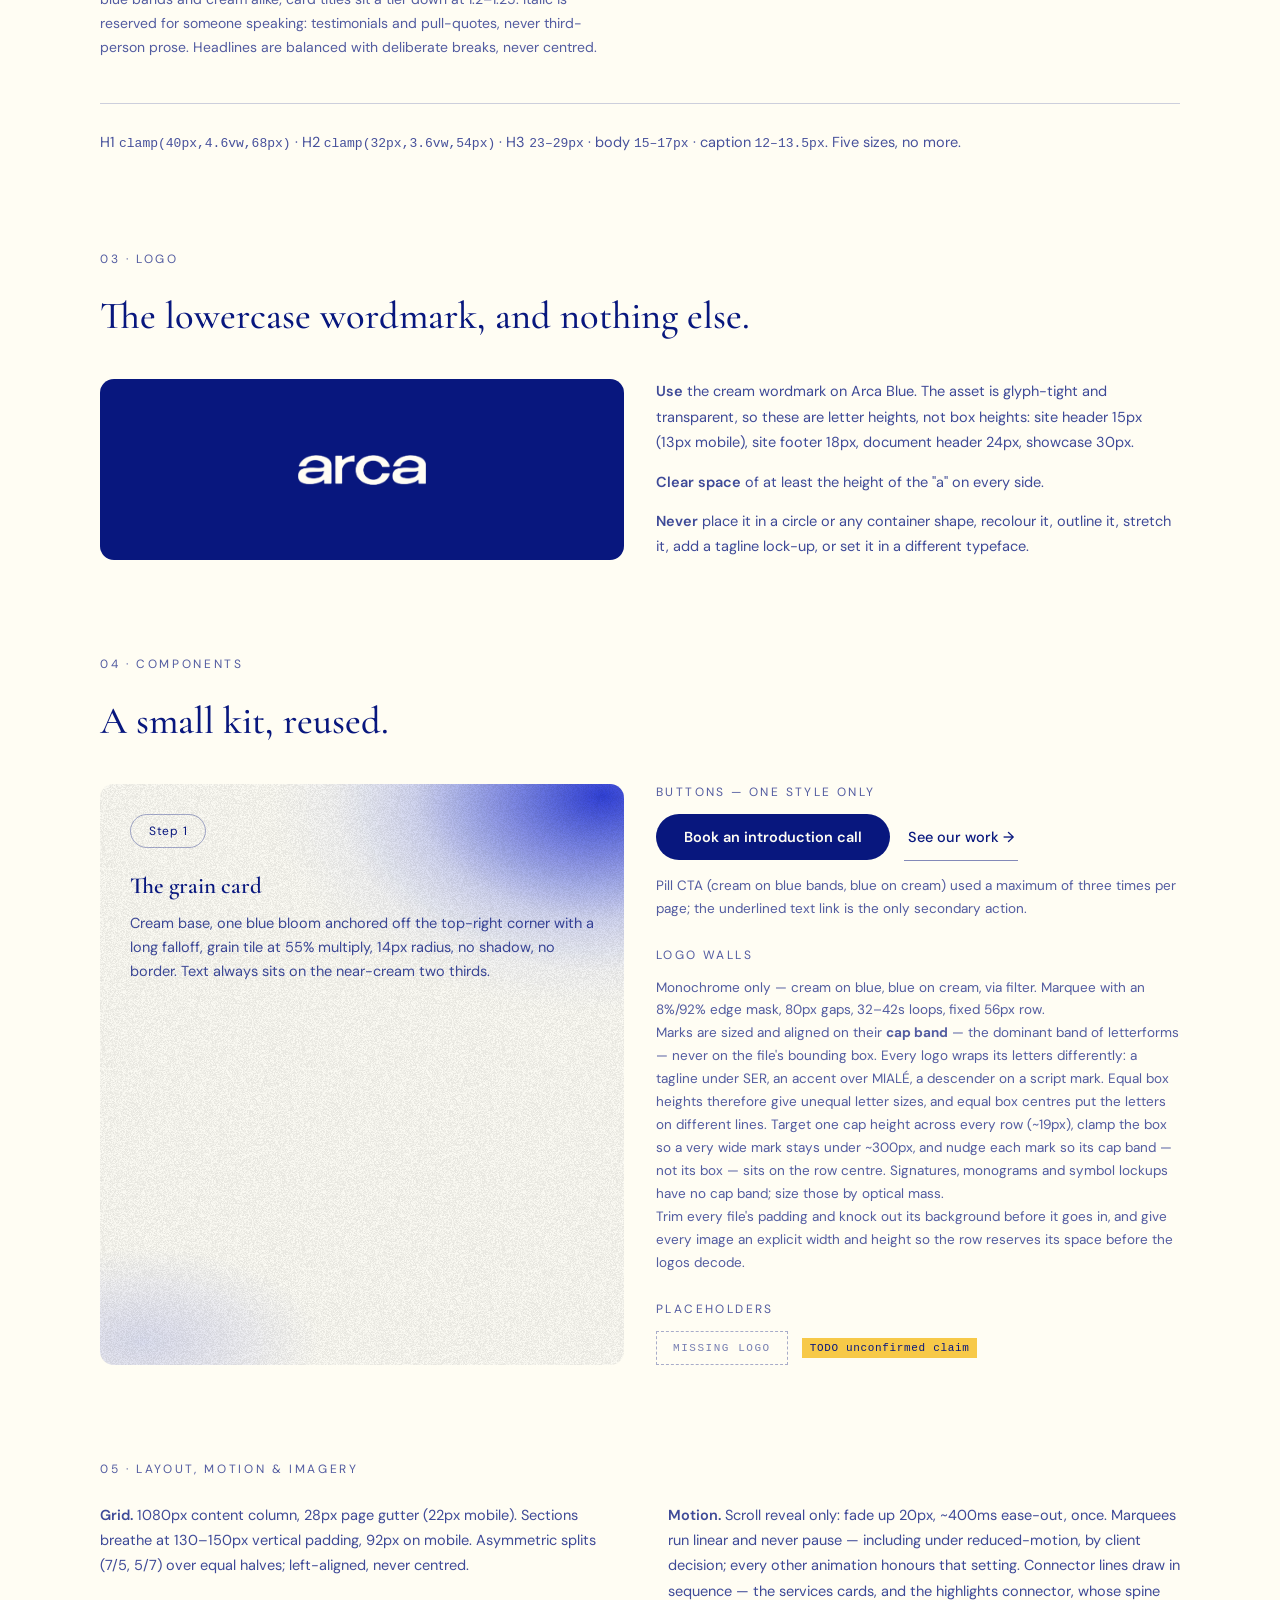
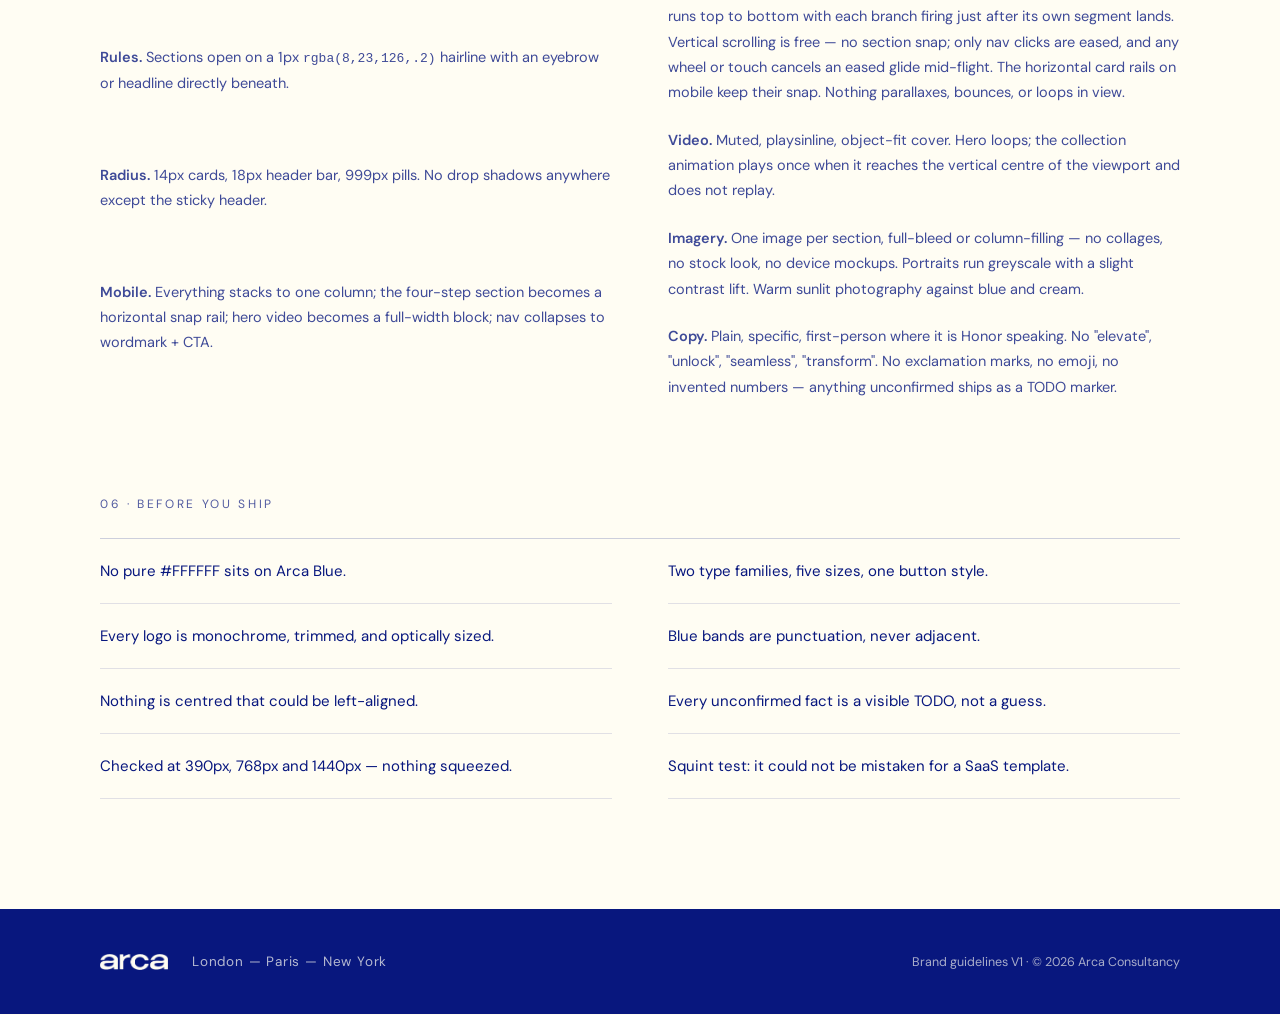
==== commit 28582637: "feat: marquees keep running under prefers-reduced-motion Client decision. Every other animation on t" ====
--- a/brand/index.html
+++ b/brand/index.html
@@ -154,7 +154,7 @@
         <p><strong>Mobile.</strong> Everything stacks to one column; the four-step section becomes a horizontal snap rail; hero video becomes a full-width block; nav collapses to wordmark + CTA.</p>
       </div>
       <div class="rules-col">
-        <p><strong>Motion.</strong> Scroll reveal only: fade up 20px, ~400ms ease-out, once. Marquees run linear and never pause. Connector lines draw in sequence — the services cards, and the highlights connector, whose spine runs top to bottom with each branch firing just after its own segment lands. Vertical scrolling is free — no section snap; only nav clicks are eased, and any wheel or touch cancels an eased glide mid-flight. The horizontal card rails on mobile keep their snap. Nothing parallaxes, bounces, or loops in view.</p>
+        <p><strong>Motion.</strong> Scroll reveal only: fade up 20px, ~400ms ease-out, once. Marquees run linear and never pause — including under reduced-motion, by client decision; every other animation honours that setting. Connector lines draw in sequence — the services cards, and the highlights connector, whose spine runs top to bottom with each branch firing just after its own segment lands. Vertical scrolling is free — no section snap; only nav clicks are eased, and any wheel or touch cancels an eased glide mid-flight. The horizontal card rails on mobile keep their snap. Nothing parallaxes, bounces, or loops in view.</p>
         <p><strong>Video.</strong> Muted, playsinline, object-fit cover. Hero loops; the collection animation plays once when it reaches the vertical centre of the viewport and does not replay.</p>
         <p><strong>Imagery.</strong> One image per section, full-bleed or column-filling — no collages, no stock look, no device mockups. Portraits run greyscale with a slight contrast lift. Warm sunlit photography against blue and cream.</p>
         <p><strong>Copy.</strong> Plain, specific, first-person where it is Honor speaking. No "elevate", "unlock", "seamless", "transform". No exclamation marks, no emoji, no invented numbers — anything unconfirmed ships as a TODO marker.</p>
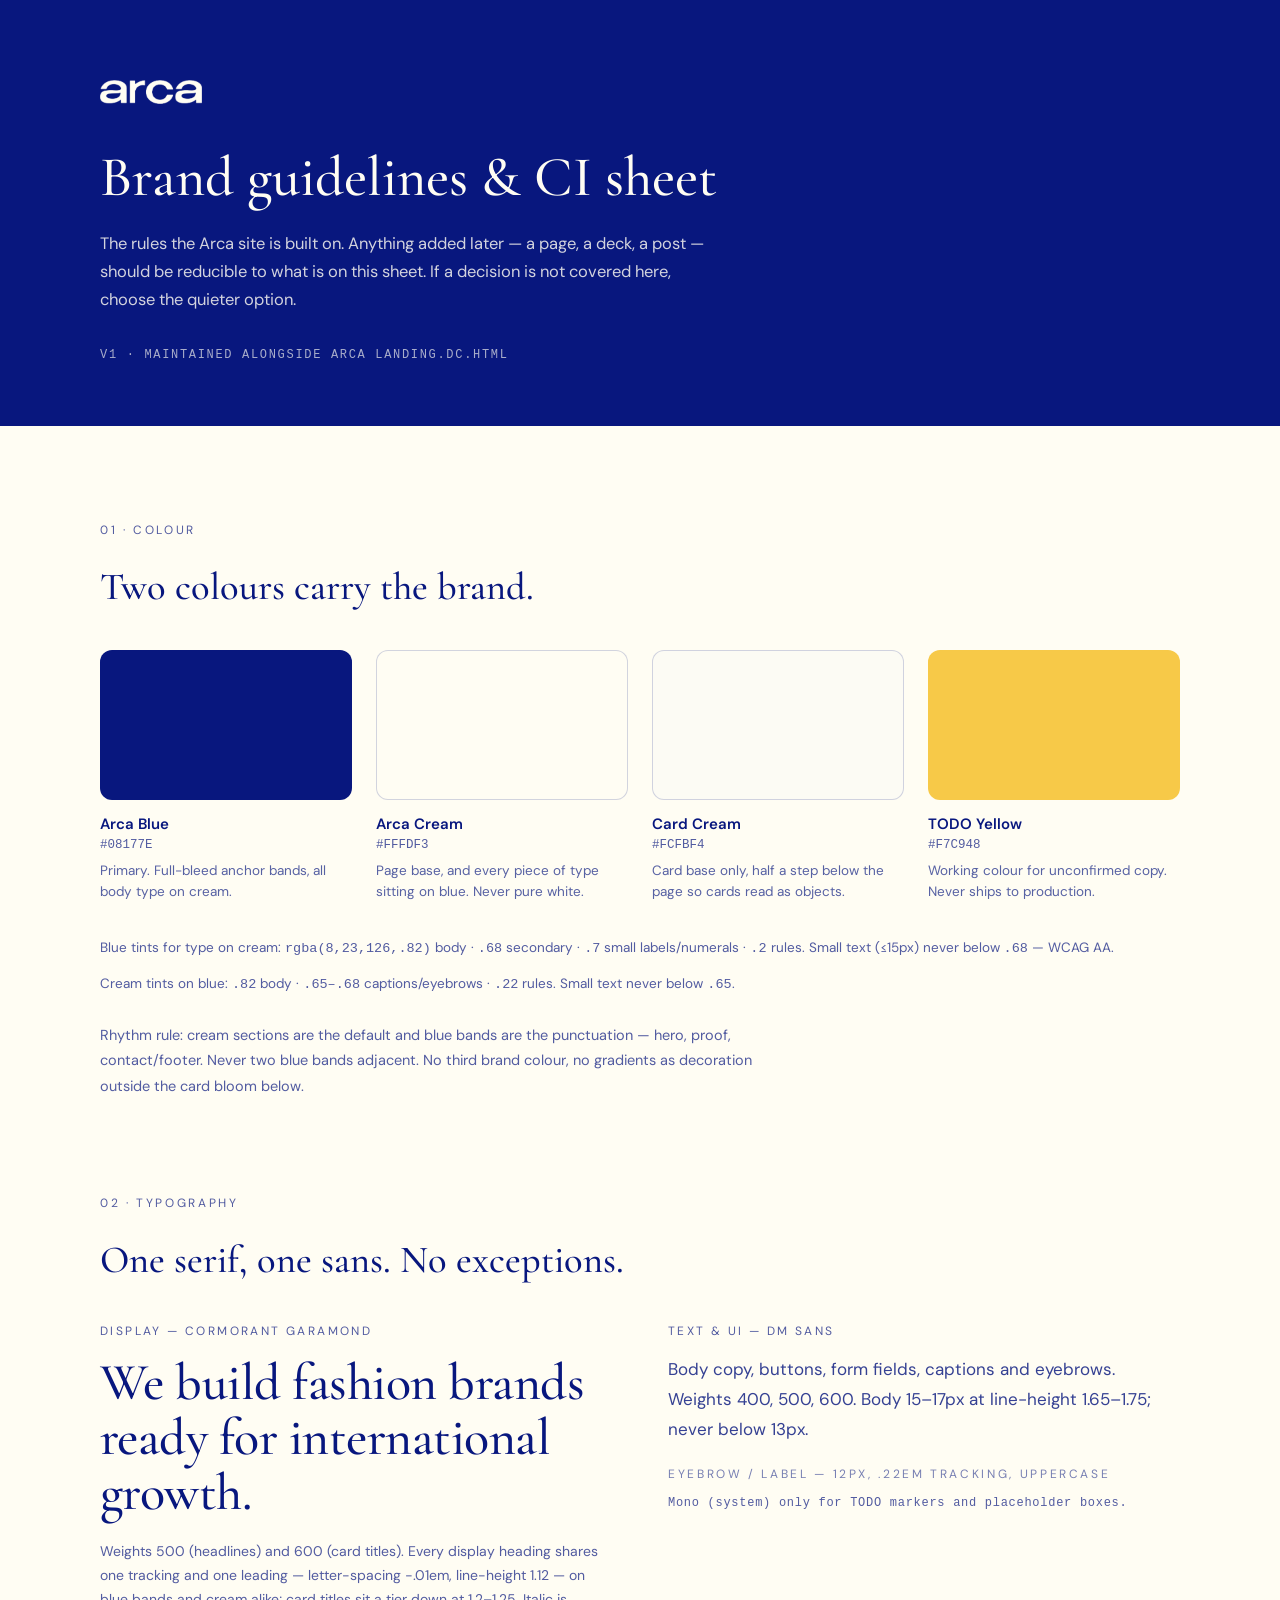
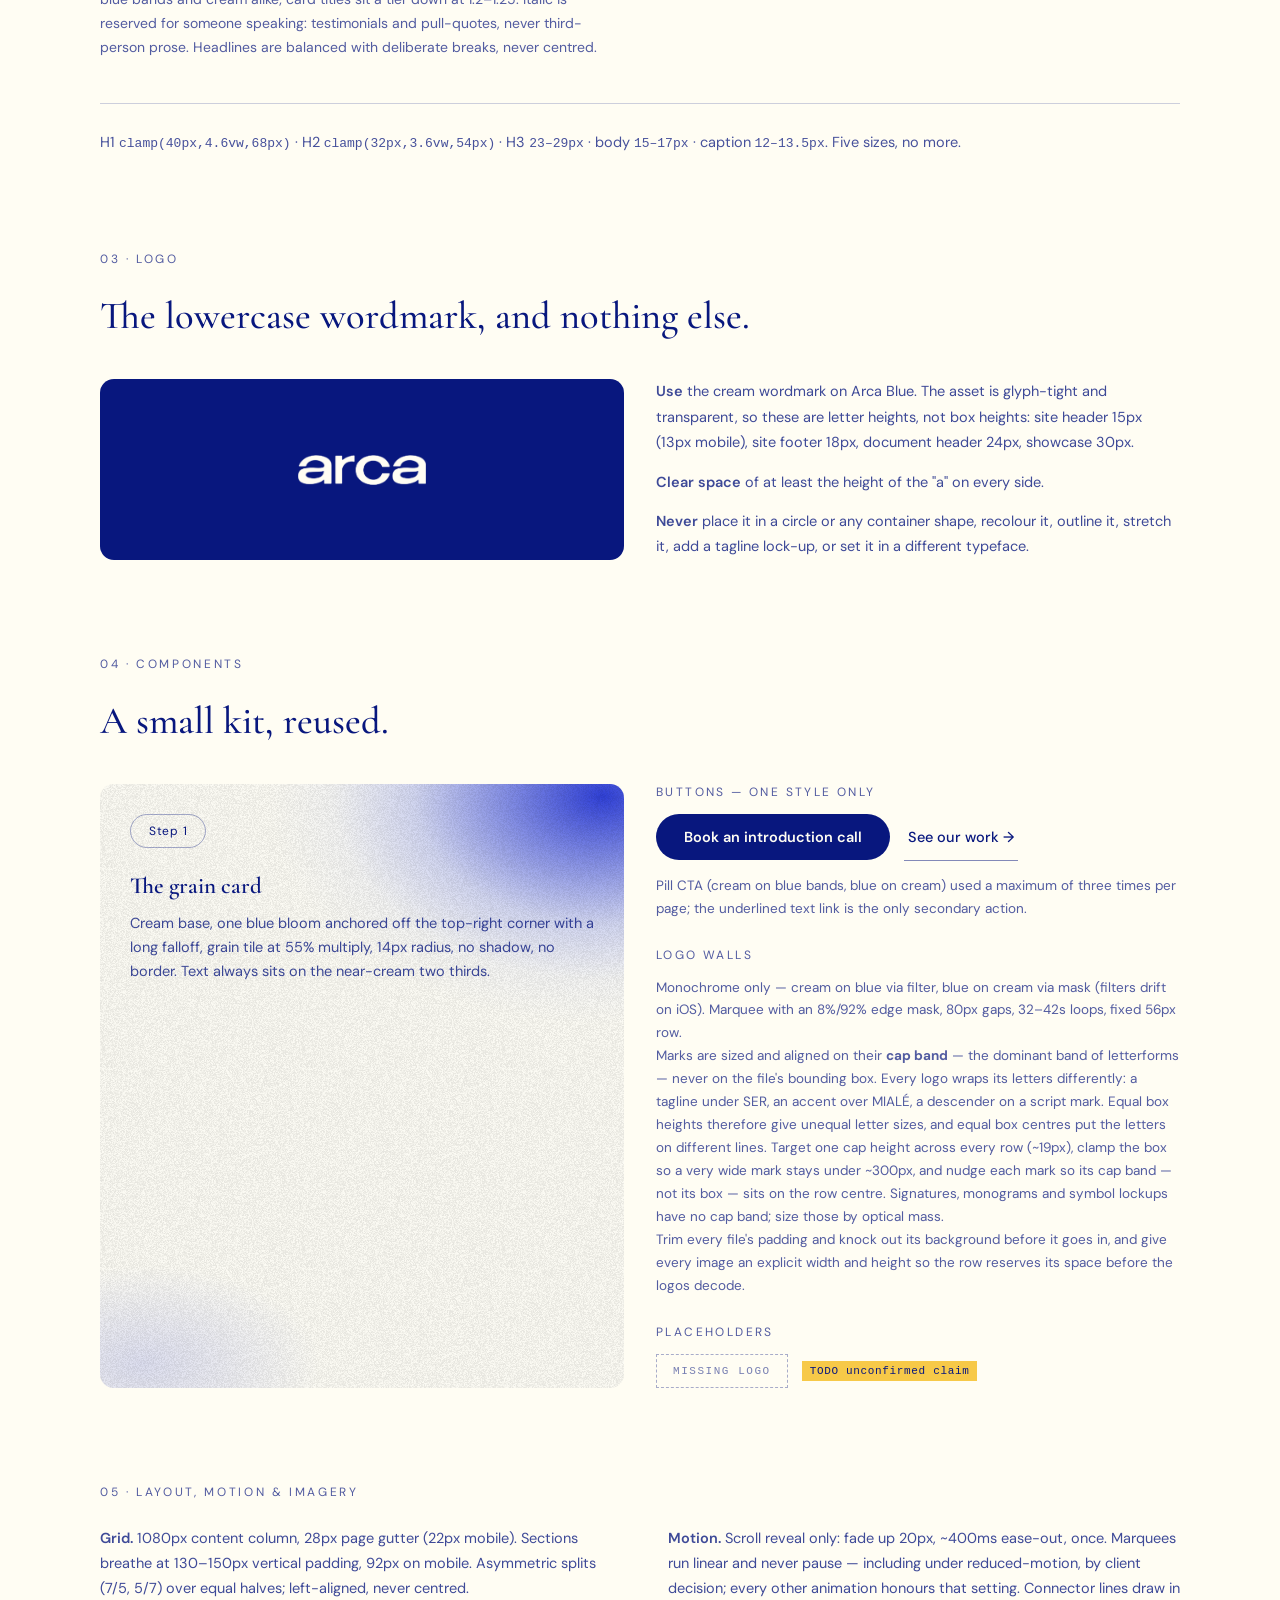
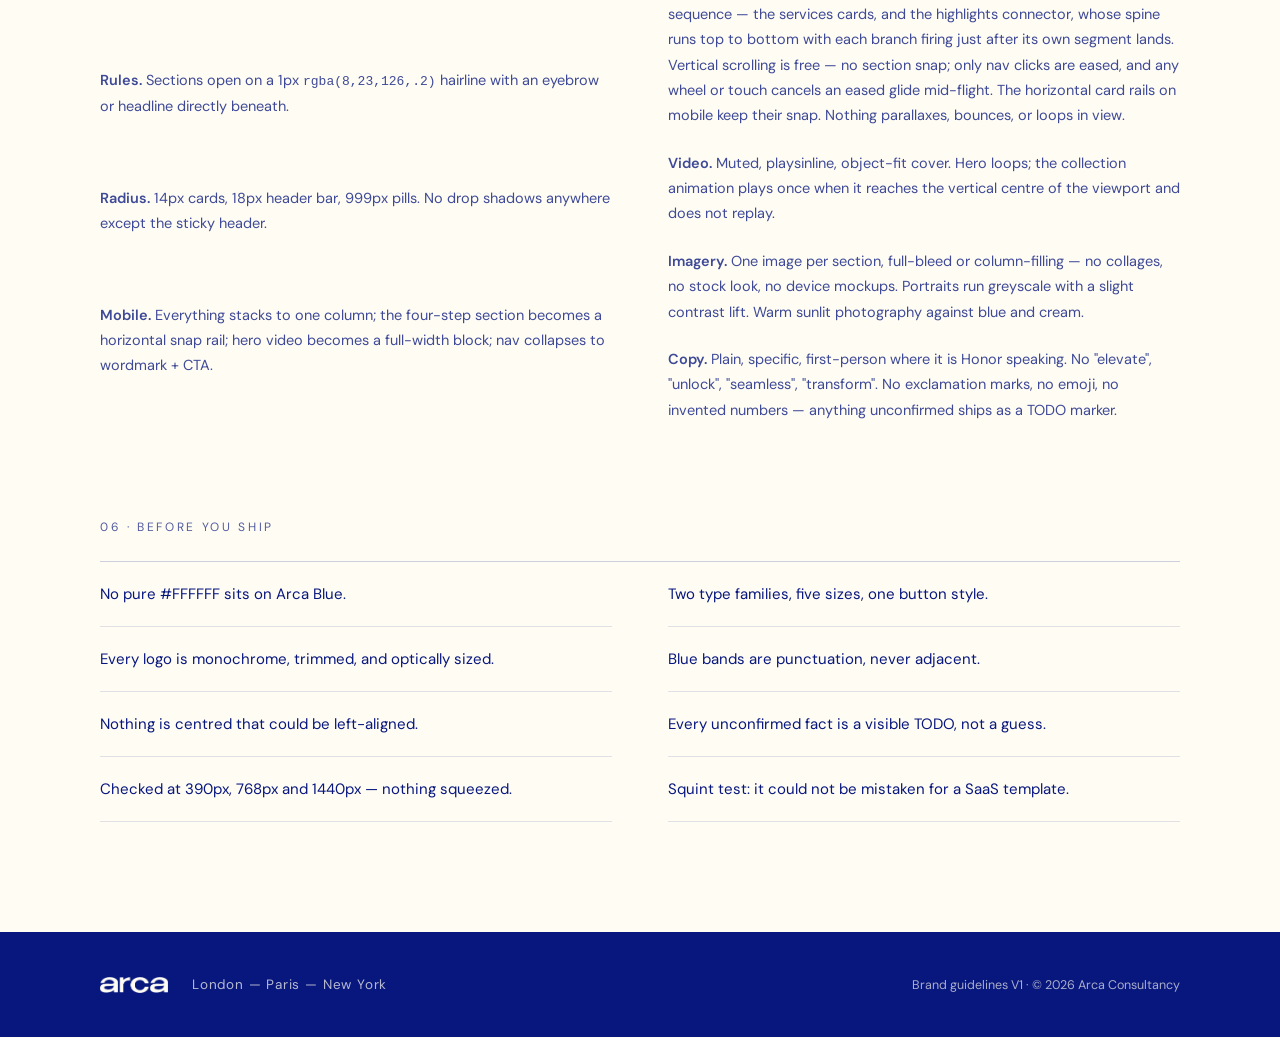
==== commit f69d1444: "fix: blue client logos rendered magenta on iOS Safari — mask instead of filter The eight-step filter" ====
--- a/brand/index.html
+++ b/brand/index.html
@@ -127,7 +127,7 @@
         </div>
         <div>
           <p class="kit-label">Logo walls</p>
-          <p class="kit-body">Monochrome only — cream on blue, blue on cream, via filter. Marquee with an 8%/92% edge mask, 80px gaps, 32–42s loops, fixed 56px row.</p>
+          <p class="kit-body">Monochrome only — cream on blue via filter, blue on cream via mask (filters drift on iOS). Marquee with an 8%/92% edge mask, 80px gaps, 32–42s loops, fixed 56px row.</p>
           <p class="kit-body">Marks are sized and aligned on their <strong>cap band</strong> — the dominant band of letterforms — never on the file's bounding box. Every logo wraps its letters differently: a tagline under SER, an accent over MIALÉ, a descender on a script mark. Equal box heights therefore give unequal letter sizes, and equal box centres put the letters on different lines. Target one cap height across every row (~19px), clamp the box so a very wide mark stays under ~300px, and nudge each mark so its cap band — not its box — sits on the row centre. Signatures, monograms and symbol lockups have no cap band; size those by optical mass.</p>
           <p class="kit-body">Trim every file's padding and knock out its background before it goes in, and give every image an explicit width and height so the row reserves its space before the logos decode.</p>
         </div>
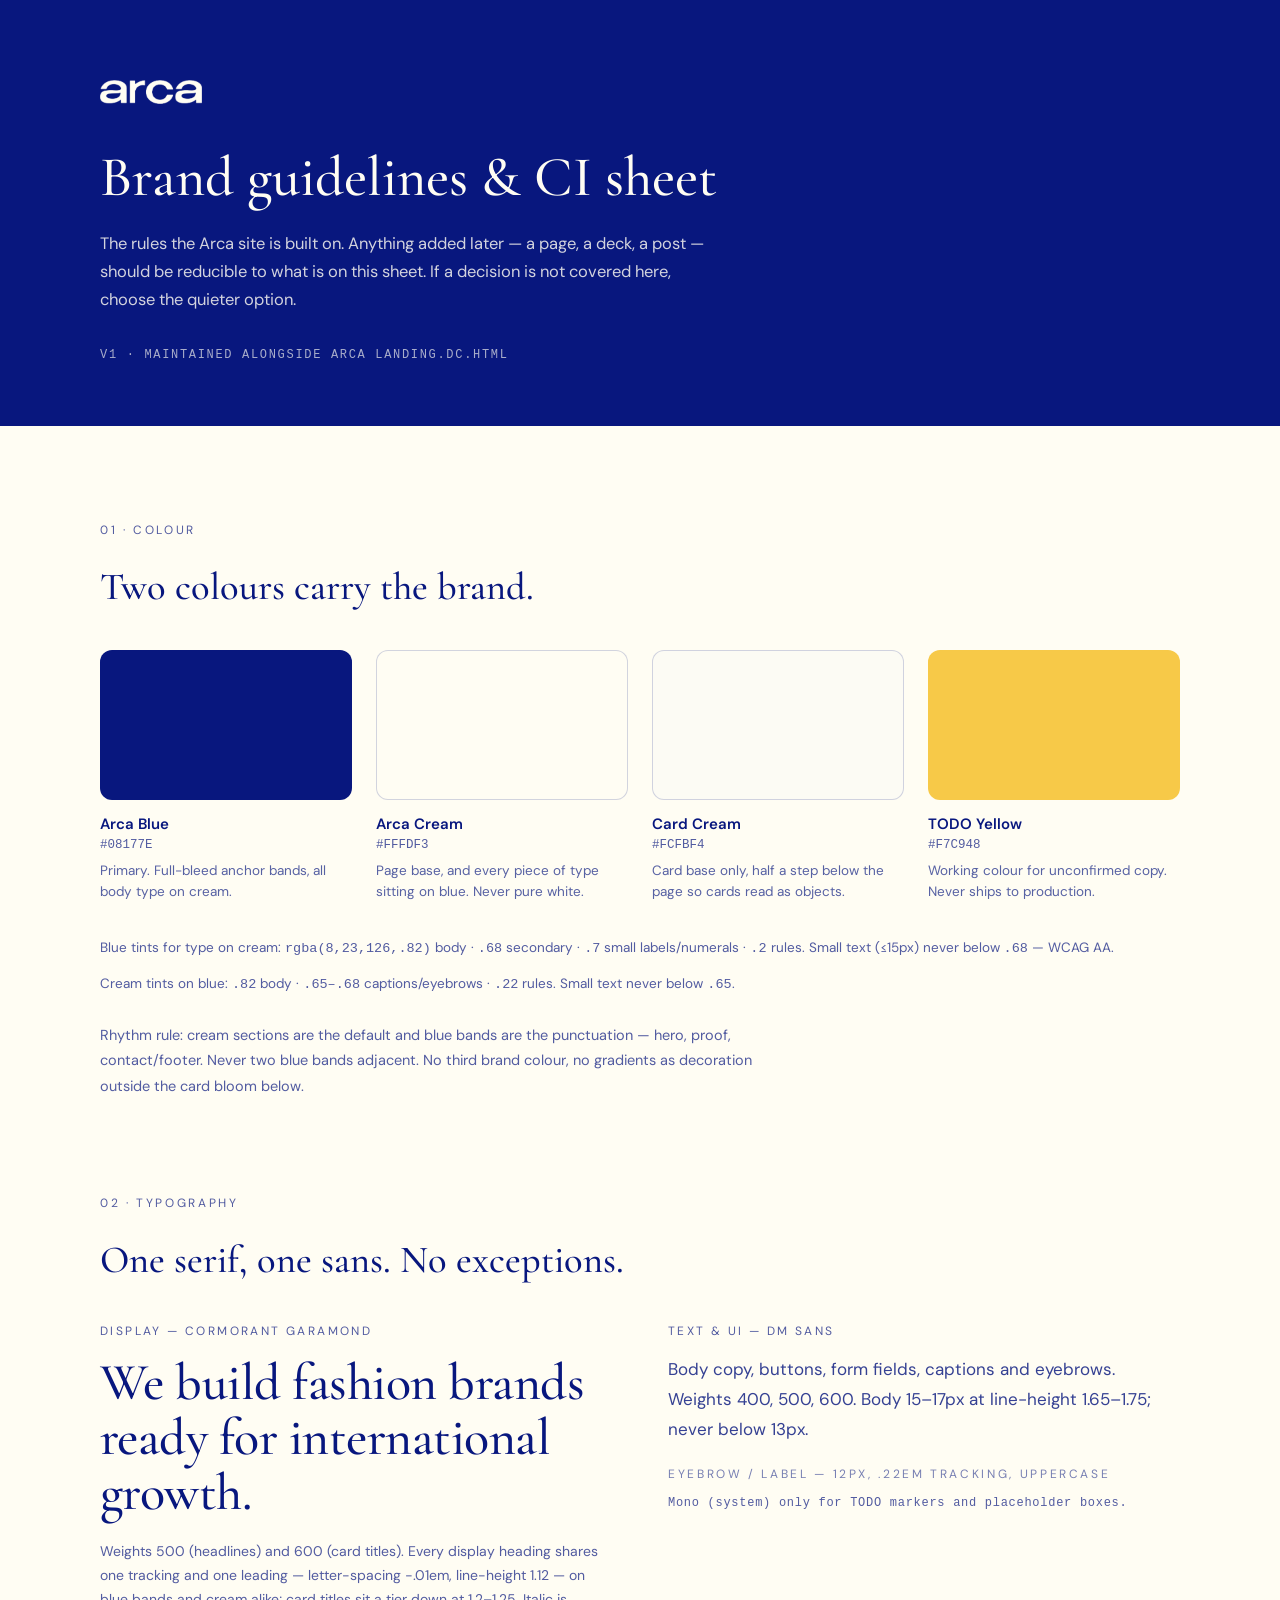
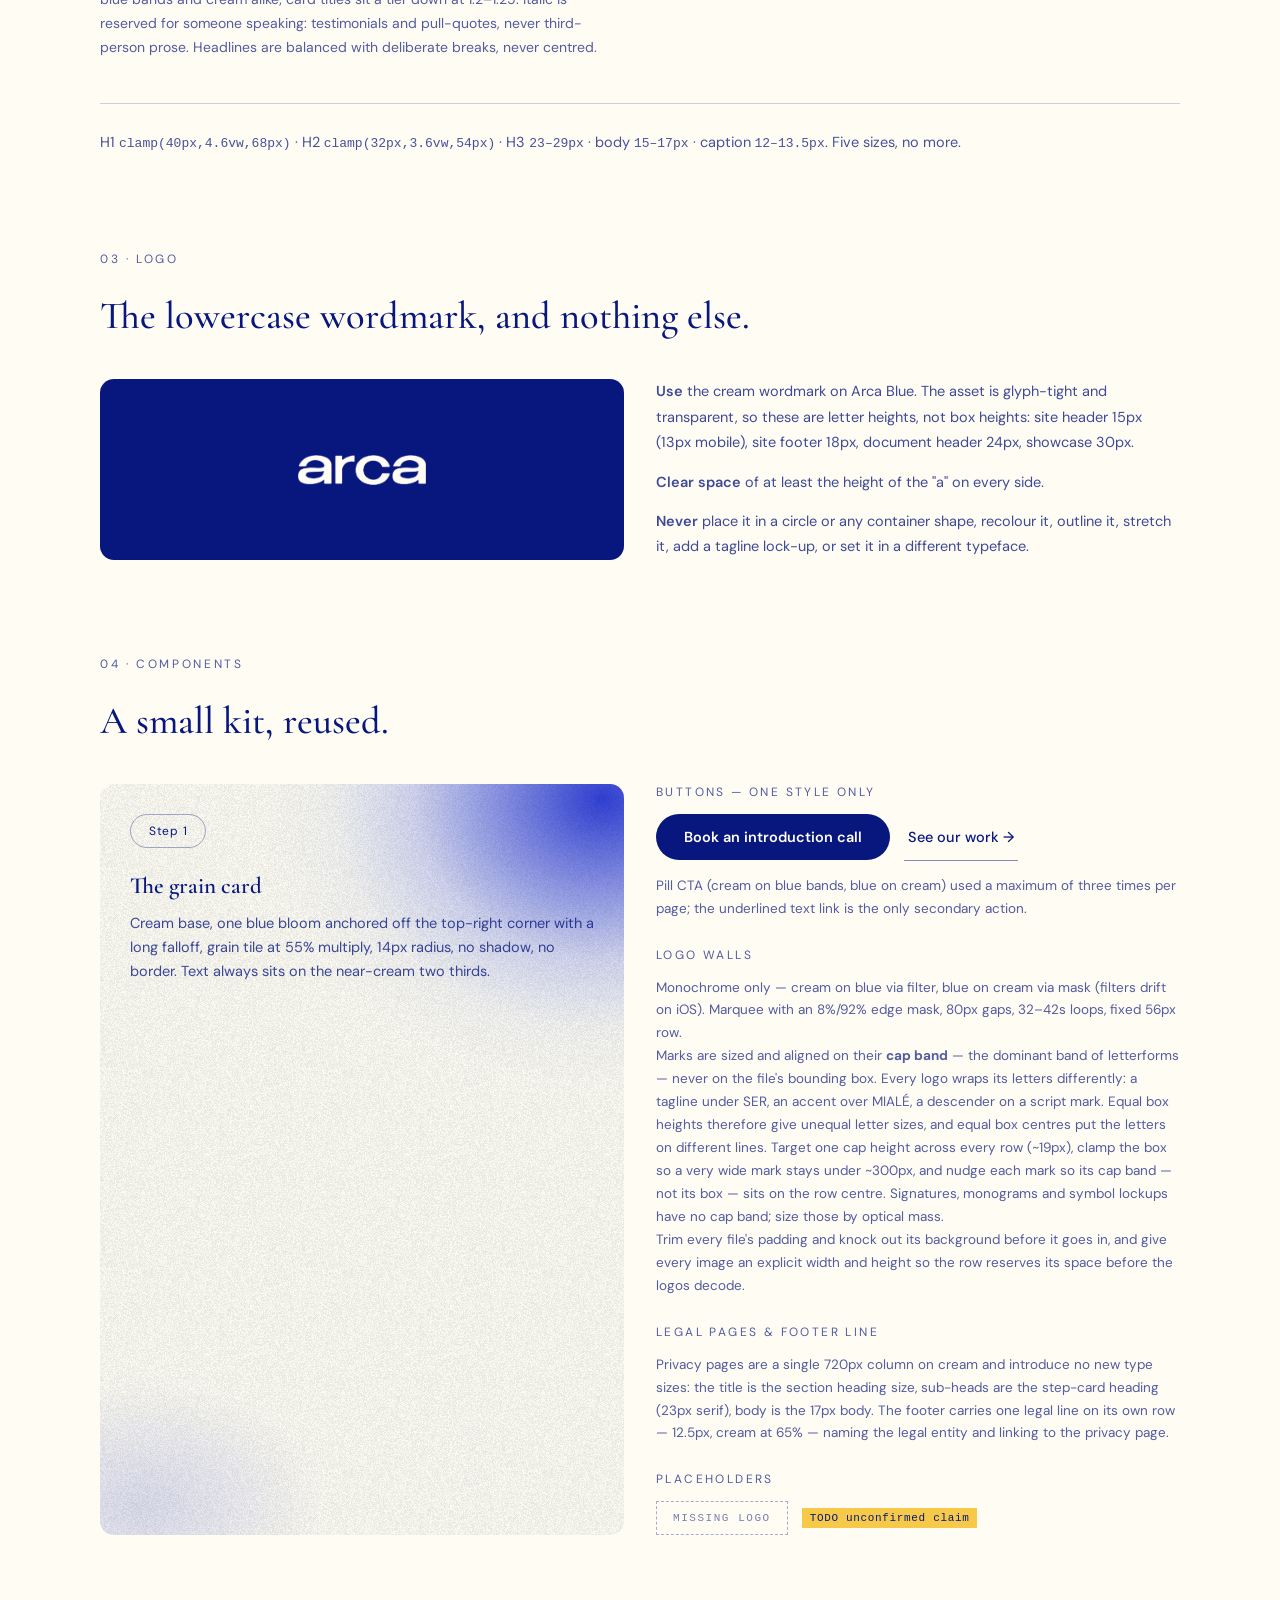
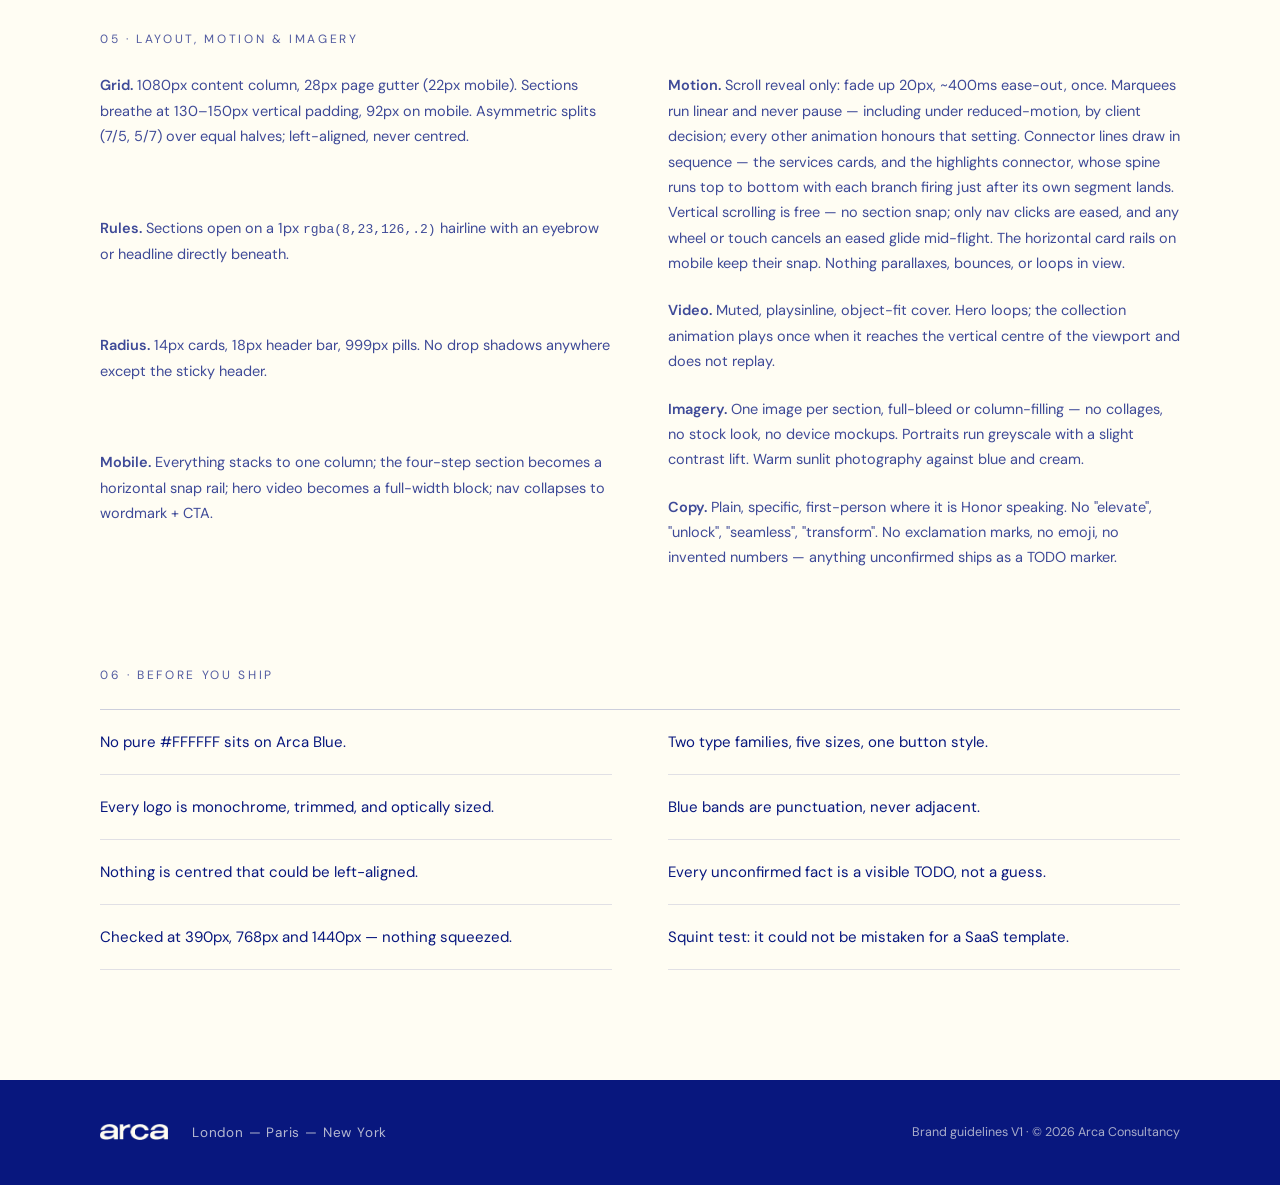
==== commit 6d585d2a: "feat: privacy policy (EN + ES) and legal line in the footer Operated by Everywear (US), trading as A" ====
--- a/brand/index.html
+++ b/brand/index.html
@@ -132,6 +132,10 @@
           <p class="kit-body">Trim every file's padding and knock out its background before it goes in, and give every image an explicit width and height so the row reserves its space before the logos decode.</p>
         </div>
         <div>
+          <p class="kit-label">Legal pages &amp; footer line</p>
+          <p class="kit-body">Privacy pages are a single 720px column on cream and introduce no new type sizes: the title is the section heading size, sub-heads are the step-card heading (23px serif), body is the 17px body. The footer carries one legal line on its own row — 12.5px, cream at 65% — naming the legal entity and linking to the privacy page.</p>
+        </div>
+        <div>
           <p class="kit-label">Placeholders</p>
           <div class="kit-row">
             <span class="demo-missing">MISSING LOGO</span>
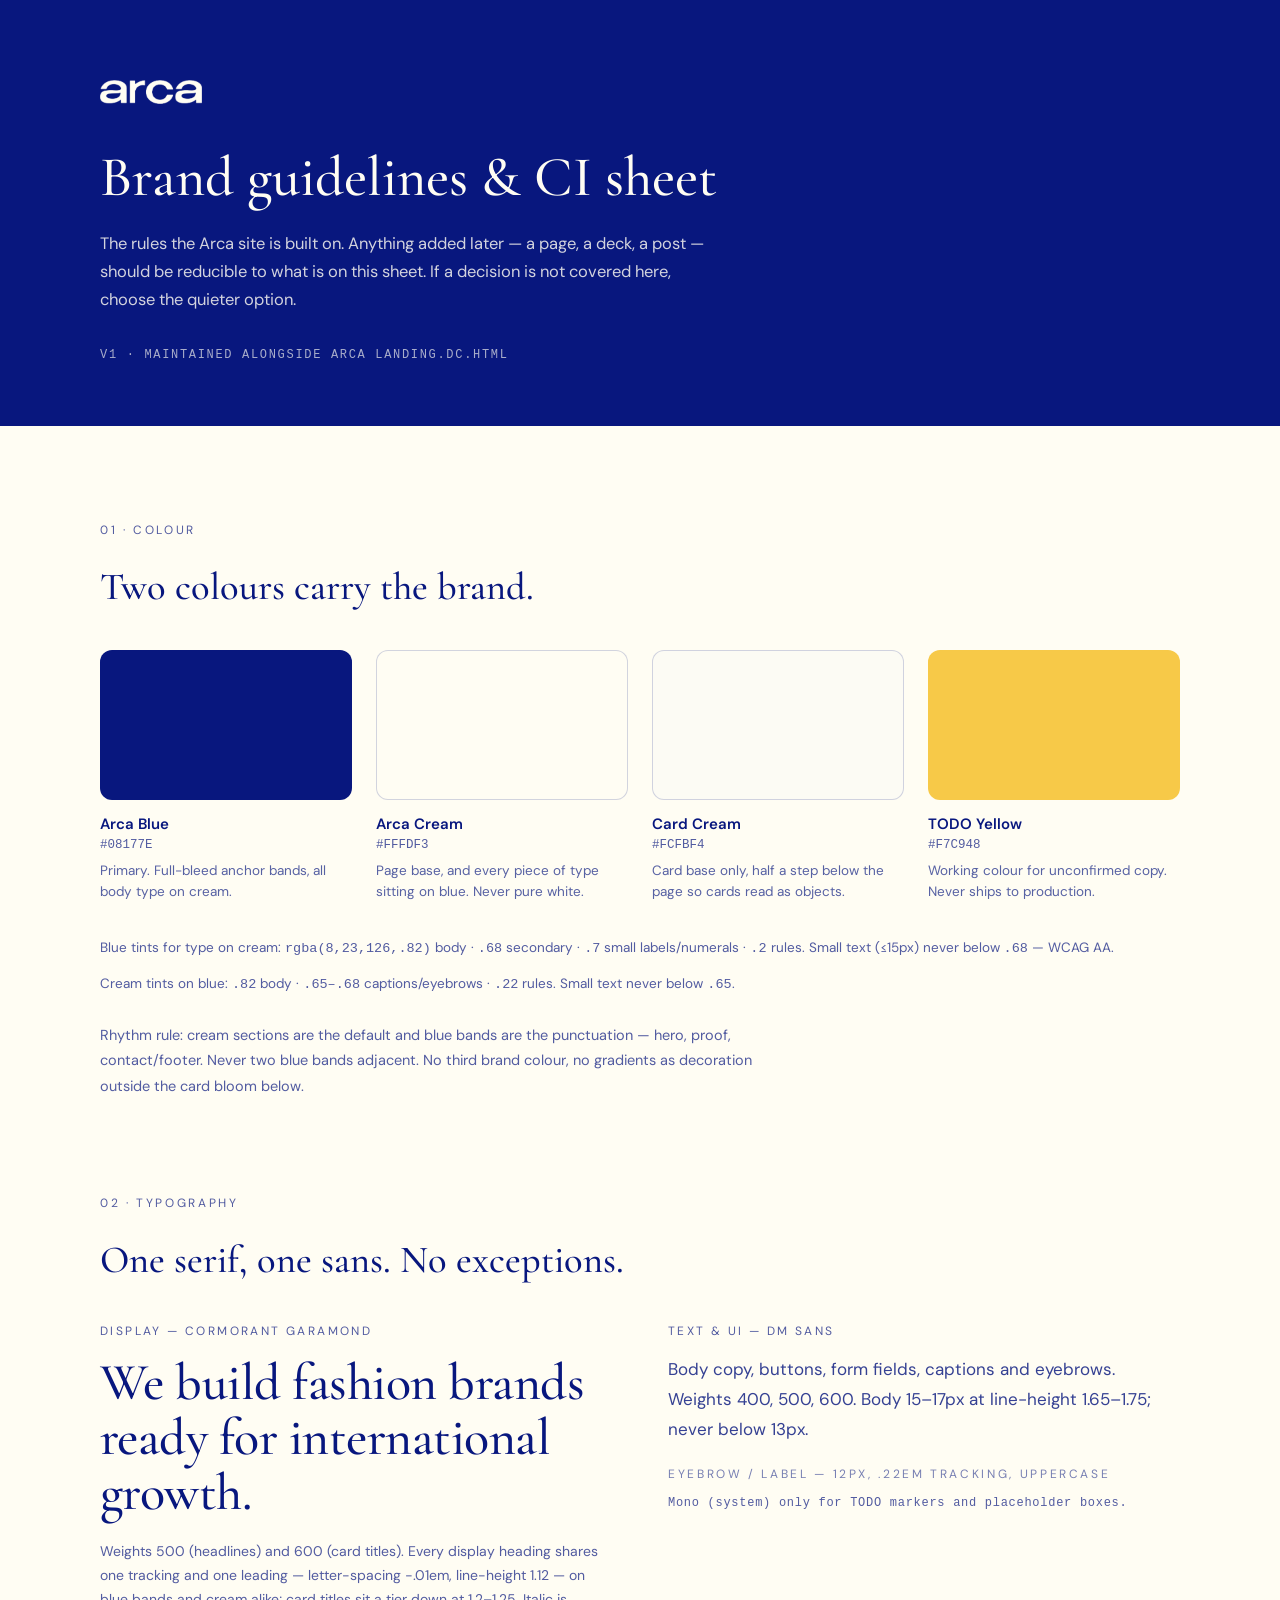
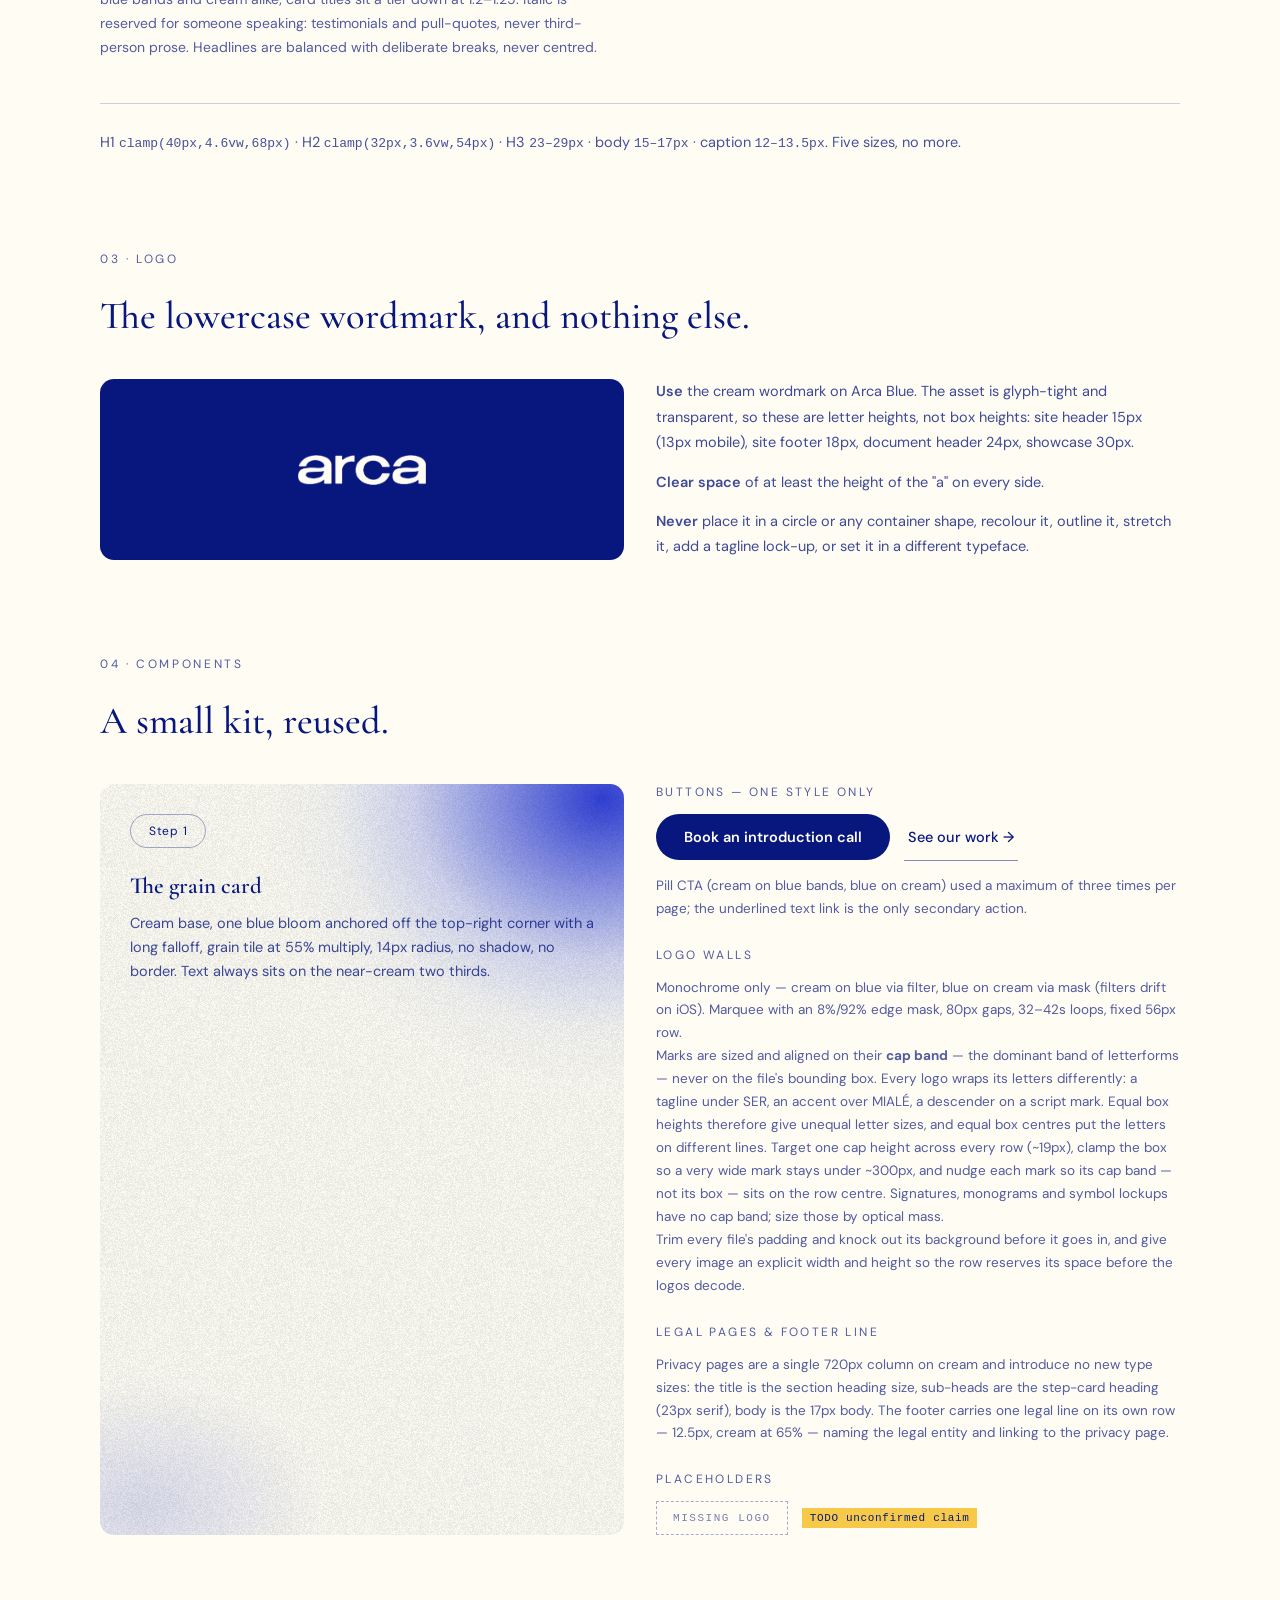
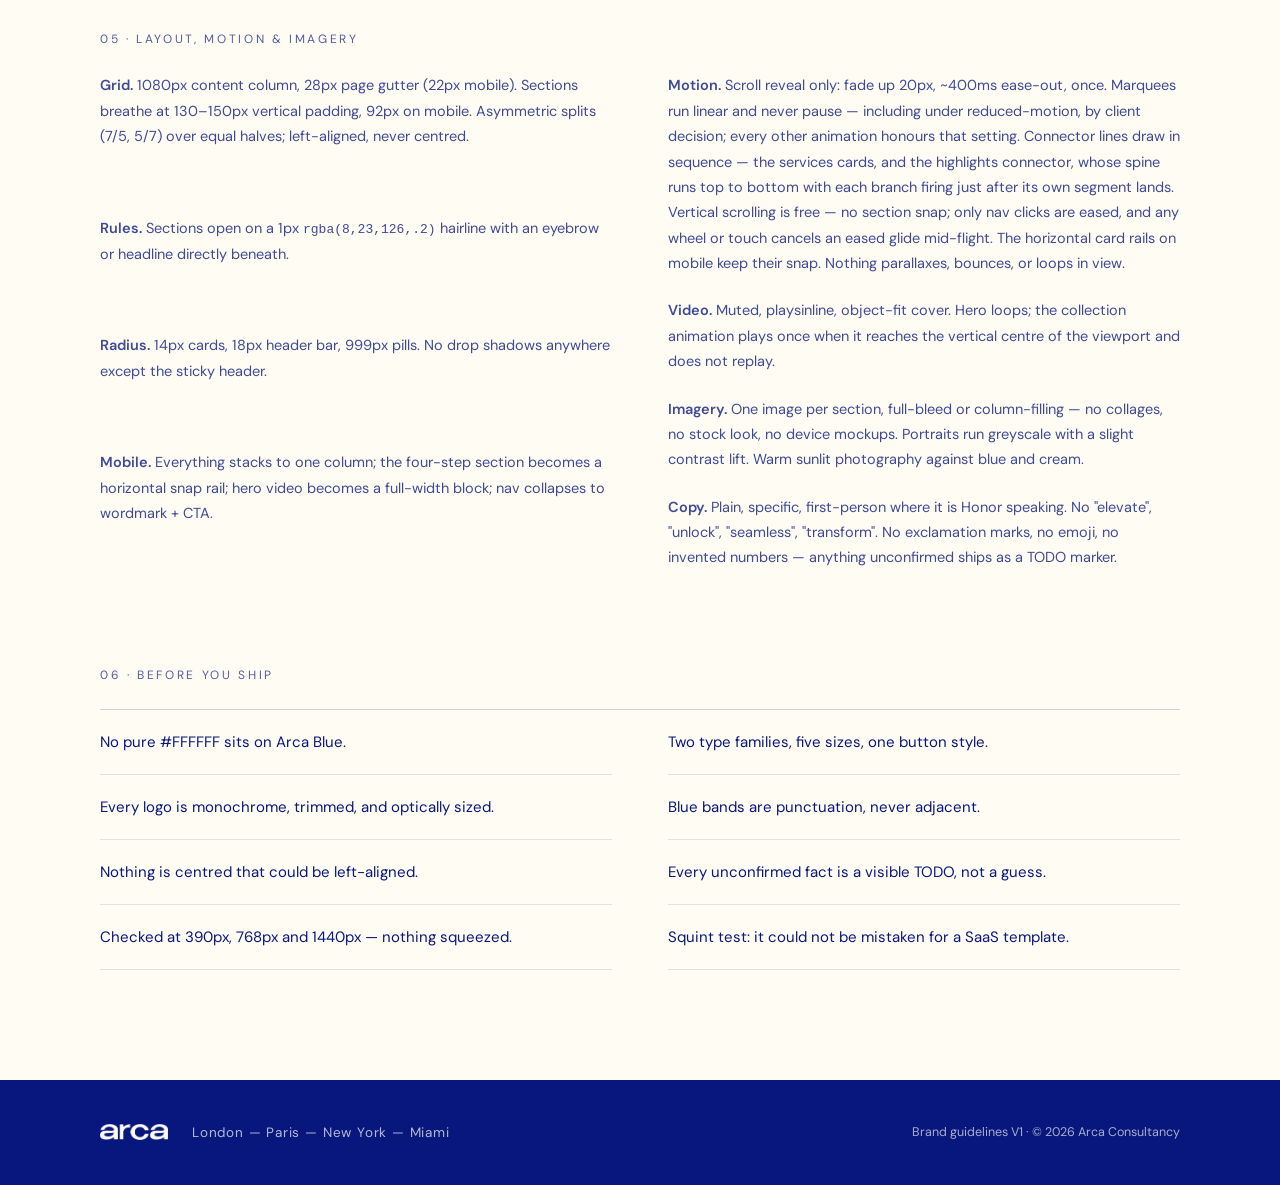
==== commit 6af1b14c: "content: add Wild & Pacific to the client wall; add Miami to the cities line Cities updated in all f" ====
--- a/brand/index.html
+++ b/brand/index.html
@@ -186,7 +186,7 @@
 <footer class="bg-footer">
   <div class="inner">
     <img src="../assets/logos/arca-wordmark-cream.png" alt="arca">
-    <p class="cities">London — Paris — New York</p>
+    <p class="cities">London — Paris — New York — Miami</p>
     <p class="version">Brand guidelines V1 · © 2026 Arca Consultancy</p>
   </div>
 </footer>
